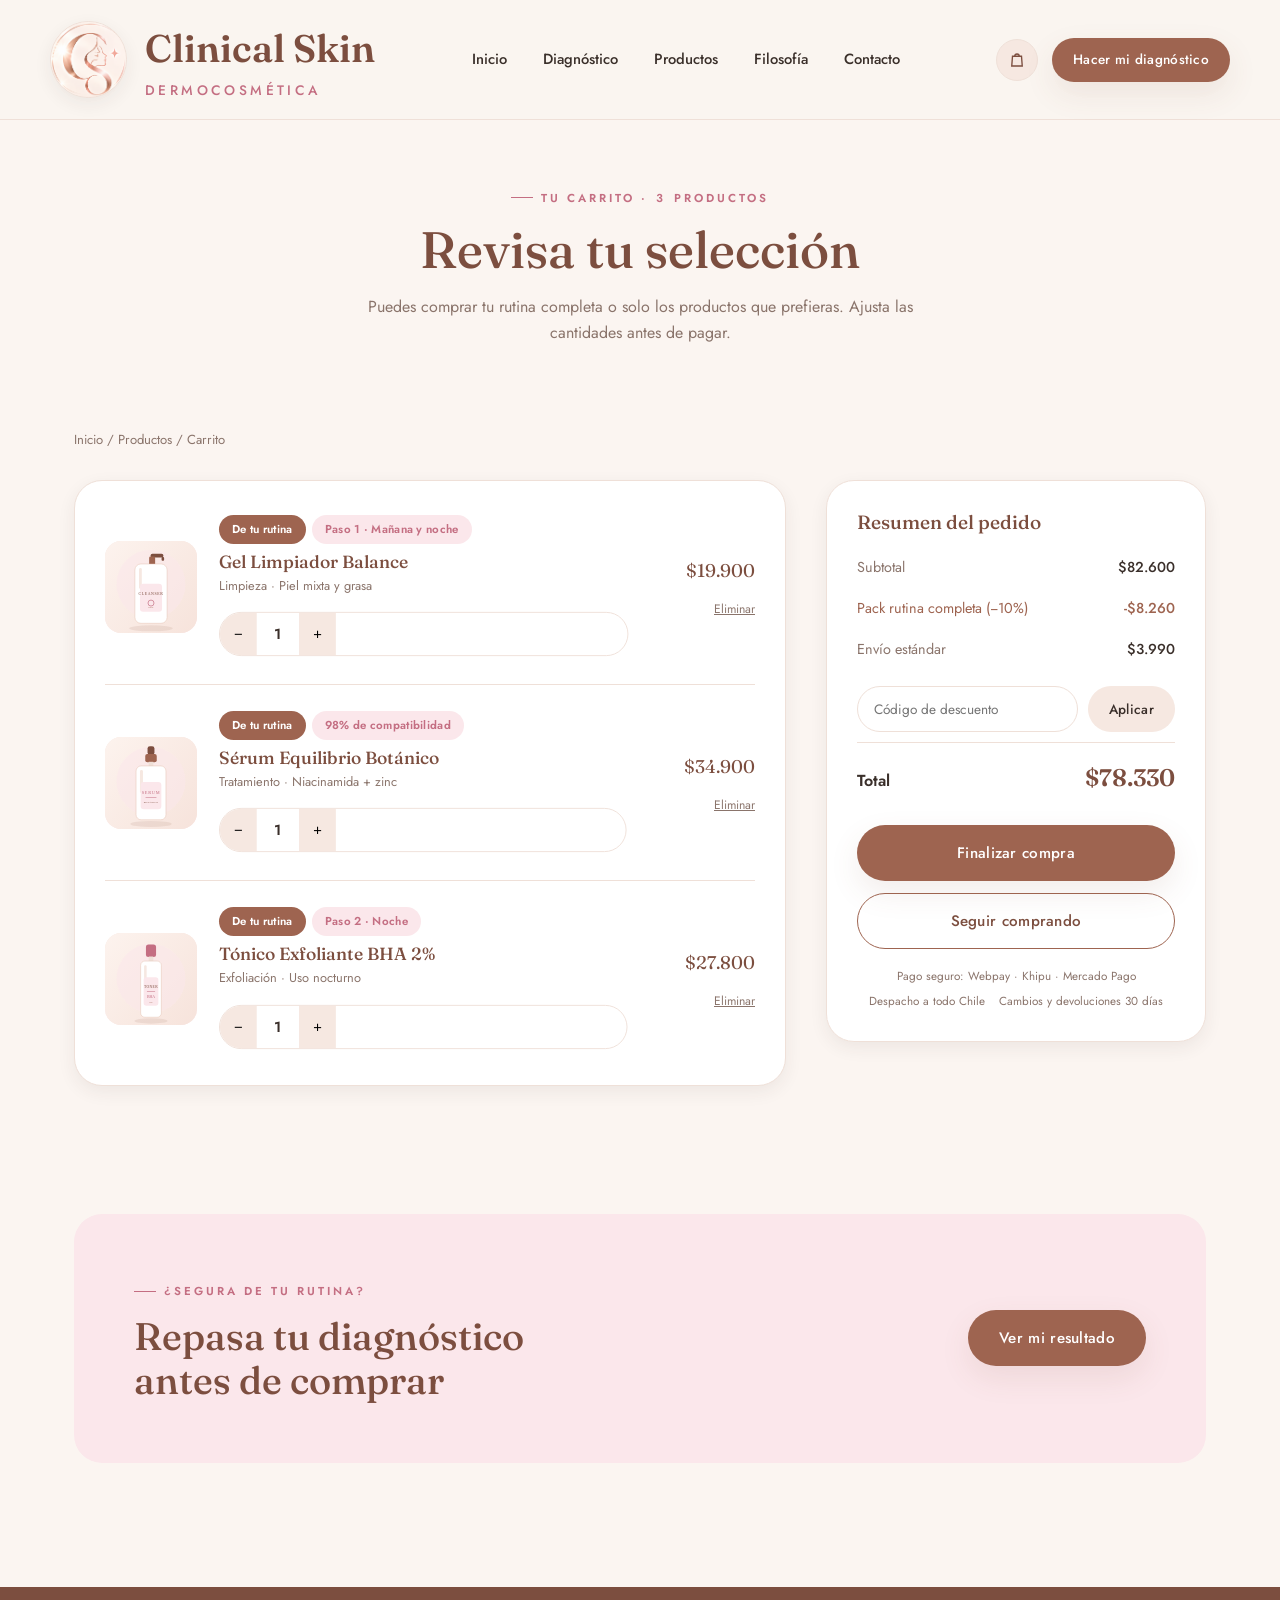
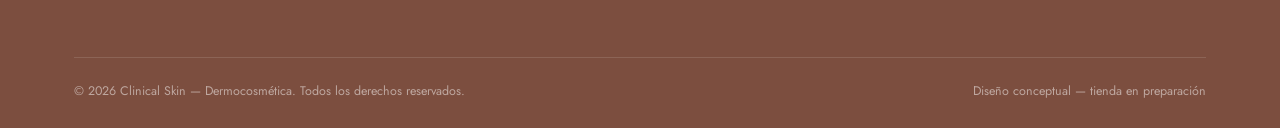
==== carrito.html @ 27b30c91 "logica de diagnostico dinamica, header y footer centralizados, logos nuevos (header+favicon), 3 prod" ====
<!DOCTYPE html>
<html lang="es">
<head>
<meta charset="UTF-8">
<meta name="viewport" content="width=device-width, initial-scale=1.0">
<title>Carrito — Clinical Skin</title>
<link rel="icon" href="img/logoNotext-clinicalSkin.png" type="image/png">
<link rel="stylesheet" href="css/style.css">
</head>
<body>

<header class="site-header" data-site-header></header>
<script src="js/header.js"></script>

<section class="page-header">
  <div class="container">
    <span class="eyebrow">Tu carrito · <span data-cart="count">3</span> productos</span>
    <h1>Revisa tu selección</h1>
    <p>Puedes comprar tu rutina completa o solo los productos que prefieras. Ajusta las cantidades antes de pagar.</p>
  </div>
</section>

<section class="section-tight">
  <div class="container">
    <div class="breadcrumb"><a href="index.html">Inicio</a> / <a href="productos.html">Productos</a> / Carrito</div>

    <div class="cart-layout">
      <div>
        <div class="cart-panel">

          <div class="cart-item" data-price="19900">
            <div class="cart-thumb">
              <svg viewBox="0 0 24 24" fill="none" stroke="currentColor" stroke-width="1.6"><path d="M9 3h6M10 3v4l-3.5 5A4 4 0 0 0 10 19h4a4 4 0 0 0 3.5-7L14 7V3"/></svg>
            </div>
            <div class="cart-item-info">
              <div class="product-tags">
                <span class="badge badge-primary">De tu rutina</span>
                <span class="badge badge-accent">Paso 1 · Mañana y noche</span>
              </div>
              <h4><a href="producto.html">Gel Limpiador Balance</a></h4>
              <span class="meta">Limpieza · Piel mixta y grasa</span>
              <div class="qty-selector">
                <button type="button">−</button><span>1</span><button type="button">+</button>
              </div>
            </div>
            <div class="cart-item-side">
              <span class="line-price">$19.900</span>
              <button type="button" class="remove-item">Eliminar</button>
            </div>
          </div>

          <div class="cart-item" data-price="34900">
            <div class="cart-thumb">
              <svg viewBox="0 0 24 24" fill="none" stroke="currentColor" stroke-width="1.6"><path d="M9 3h6M10 3v4l-3.5 5A4 4 0 0 0 10 19h4a4 4 0 0 0 3.5-7L14 7V3"/></svg>
            </div>
            <div class="cart-item-info">
              <div class="product-tags">
                <span class="badge badge-primary">De tu rutina</span>
                <span class="badge badge-accent">98% de compatibilidad</span>
              </div>
              <h4><a href="producto.html">Sérum Equilibrio Botánico</a></h4>
              <span class="meta">Tratamiento · Niacinamida + zinc</span>
              <div class="qty-selector">
                <button type="button">−</button><span>1</span><button type="button">+</button>
              </div>
            </div>
            <div class="cart-item-side">
              <span class="line-price">$34.900</span>
              <button type="button" class="remove-item">Eliminar</button>
            </div>
          </div>

          <div class="cart-item" data-price="27800">
            <div class="cart-thumb">
              <svg viewBox="0 0 24 24" fill="none" stroke="currentColor" stroke-width="1.6"><path d="M9 3h6M10 3v4l-3.5 5A4 4 0 0 0 10 19h4a4 4 0 0 0 3.5-7L14 7V3"/></svg>
            </div>
            <div class="cart-item-info">
              <div class="product-tags">
                <span class="badge badge-primary">De tu rutina</span>
                <span class="badge badge-accent">Paso 2 · Noche</span>
              </div>
              <h4><a href="producto.html">Tónico Exfoliante BHA 2%</a></h4>
              <span class="meta">Exfoliación · Uso nocturno</span>
              <div class="qty-selector">
                <button type="button">−</button><span>1</span><button type="button">+</button>
              </div>
            </div>
            <div class="cart-item-side">
              <span class="line-price">$27.800</span>
              <button type="button" class="remove-item">Eliminar</button>
            </div>
          </div>

        </div>

        <div class="cart-empty">
          <h3>Tu carrito está vacío</h3>
          <p>Haz el diagnóstico y arma tu rutina personalizada en menos de 3 minutos.</p>
          <div class="actions-row" style="justify-content:center; margin-top:22px;">
            <a href="diagnostico.html" class="btn btn-primary">Comenzar diagnóstico</a>
            <a href="productos.html" class="btn btn-outline">Ver productos</a>
          </div>
        </div>
      </div>

      <aside class="order-box">
        <h3>Resumen del pedido</h3>
        <div class="summary-row"><span>Subtotal</span><strong data-cart="subtotal">$82.600</strong></div>
        <div class="summary-row discount"><span>Pack rutina completa (−10%)</span><strong data-cart="discount">-$8.260</strong></div>
        <div class="summary-row"><span>Envío estándar</span><strong>$3.990</strong></div>

        <div class="coupon-row">
          <input type="text" placeholder="Código de descuento" aria-label="Código de descuento">
          <button type="button" class="btn btn-ghost btn-sm">Aplicar</button>
        </div>

        <div class="summary-row total"><span>Total</span><strong data-cart="total">$78.330</strong></div>

        <a href="checkout.html" class="btn btn-primary btn-block" style="margin-top:18px;">Finalizar compra</a>
        <a href="productos.html" class="btn btn-outline btn-block" style="margin-top:12px;">Seguir comprando</a>

        <div class="trust-row">
          <span>Pago seguro: Webpay · Khipu · Mercado Pago</span>
          <span>Despacho a todo Chile</span>
          <span>Cambios y devoluciones 30 días</span>
        </div>
      </aside>
    </div>
  </div>
</section>

<section class="section-tight">
  <div class="container">
    <div class="cta-banner">
      <div>
        <span class="eyebrow">¿Segura de tu rutina?</span>
        <h2>Repasa tu diagnóstico antes de comprar</h2>
      </div>
      <a href="resultado.html" class="btn btn-primary">Ver mi resultado</a>
    </div>
  </div>
</section>

<footer class="site-footer" data-site-footer="simple"></footer>
<script src="js/footer.js"></script>

<script src="js/main.js"></script>
</body>
</html>
---- css/style.css ----
/* =========================================================
   Clinical Skin — Dermocosmética
   Hoja de estilos principal · "La delicadeza de tu piel en un solo clic"
   ========================================================= */

@import url('https://fonts.googleapis.com/css2?family=Fraunces:ital,opsz,wght@0,9..144,400;0,9..144,500;0,9..144,600;1,9..144,500&family=Jost:wght@300;400;500;600&family=Parisienne&display=swap');

:root {
  /* Paleta — derivada del logo (rose gold / blush) */
  --color-bg: #FBF5F1;
  --color-bg-alt: #F6E8E1;
  --color-bg-card: #FFFFFF;
  --color-primary: #9E6450;
  --color-primary-dark: #7C4E3F;
  --color-primary-light: #E3BFAF;
  --color-accent: #C46E82;
  --color-accent-light: #F1C4CD;
  --color-accent-soft: #FBE7EB;
  --color-text: #3A2F2A;
  --color-text-light: #8A746B;
  --color-border: #EFE0D8;
  --color-white: #FFFFFF;

  /* Tipografía */
  --font-heading: 'Fraunces', serif;
  --font-body: 'Jost', sans-serif;

  /* Espaciado */
  --radius-sm: 8px;
  --radius-md: 16px;
  --radius-lg: 28px;
  --radius-pill: 999px;
  --shadow-soft: 0 12px 30px rgba(124, 78, 63, 0.10);
  --shadow-card: 0 6px 18px rgba(58, 47, 42, 0.07);
  --max-width: 1180px;
}

* { box-sizing: border-box; margin: 0; padding: 0; }

html { scroll-behavior: smooth; }

body {
  font-family: var(--font-body);
  color: var(--color-text);
  background: var(--color-bg);
  line-height: 1.6;
  font-size: 16px;
  overflow-x: hidden;
}

h1, h2, h3, h4 {
  font-family: var(--font-heading);
  font-weight: 500;
  color: var(--color-primary-dark);
  line-height: 1.15;
}

h1 { font-size: clamp(2.4rem, 4vw, 3.6rem); }
h2 { font-size: clamp(1.8rem, 3vw, 2.6rem); }
h3 { font-size: 1.35rem; }

p { color: var(--color-text-light); }

a { text-decoration: none; color: inherit; }

img { max-width: 100%; display: block; }

ul { list-style: none; }

.container {
  width: 100%;
  max-width: var(--max-width);
  margin: 0 auto;
  padding: 0 24px;
}

.section {
  padding: 96px 0;
}

.section-tight { padding: 64px 0; }

.eyebrow {
  display: inline-flex;
  align-items: center;
  gap: 8px;
  font-family: var(--font-body);
  letter-spacing: 3px;
  text-transform: uppercase;
  font-size: 0.72rem;
  color: var(--color-accent);
  font-weight: 600;
  margin-bottom: 14px;
}
.eyebrow::before {
  content: "";
  width: 22px;
  height: 1px;
  background: var(--color-accent);
  display: inline-block;
}

.section-head {
  max-width: 640px;
  margin-bottom: 48px;
}
.section-head.center { margin-left: auto; margin-right: auto; text-align: center; }
.section-head p { margin-top: 14px; font-size: 1.05rem; }

/* ---------- Botones ---------- */
.btn {
  display: inline-flex;
  align-items: center;
  gap: 10px;
  padding: 15px 30px;
  border-radius: var(--radius-pill);
  font-family: var(--font-body);
  font-weight: 500;
  font-size: 0.95rem;
  letter-spacing: 0.3px;
  cursor: pointer;
  border: 1px solid transparent;
  transition: all 0.25s ease;
  white-space: nowrap;
}
.btn-primary {
  background: var(--color-primary);
  color: var(--color-white);
  box-shadow: var(--shadow-soft);
}
.btn-primary:hover { background: var(--color-primary-dark); transform: translateY(-2px); }

.btn-outline {
  background: transparent;
  border-color: var(--color-primary);
  color: var(--color-primary-dark);
}
.btn-outline:hover { background: var(--color-primary); color: var(--color-white); }

.btn-accent {
  background: var(--color-accent);
  color: var(--color-white);
}
.btn-accent:hover { background: #b06f4e; transform: translateY(-2px); }

.btn-ghost {
  background: var(--color-bg-alt);
  color: var(--color-text);
}
.btn-ghost:hover { background: var(--color-border); }

.btn-block { width: 100%; justify-content: center; }
.btn-sm { padding: 10px 20px; font-size: 0.85rem; }

/* ---------- Header / Nav ---------- */
.site-header {
  position: sticky;
  top: 0;
  z-index: 100;
  background: rgba(250, 246, 240, 0.9);
  backdrop-filter: blur(10px);
  border-bottom: 1px solid var(--color-border);
}
.nav {
  display: flex;
  align-items: center;
  justify-content: space-between;
  padding: 18px 0;
}
.logo {
  display: flex;
  align-items: center;
  gap: 10px;
  font-family: var(--font-heading);
  font-size: 1.5rem;
  font-weight: 600;
  color: var(--color-primary-dark);
}
.logo .logo-mark {
  width: 38px;
  height: 38px;
  border-radius: 50%;
  background: linear-gradient(135deg, var(--color-primary-light), var(--color-primary));
  display: flex;
  align-items: center;
  justify-content: center;
  color: var(--color-white);
}
.logo .logo-mark svg { width: 20px; height: 20px; }
.logo small {
  display: block;
  font-family: var(--font-body);
  font-size: 0.6rem;
  letter-spacing: 2px;
  color: var(--color-accent);
  font-weight: 500;
  text-transform: uppercase;
}

.nav-links {
  display: flex;
  align-items: center;
  gap: 36px;
}
.nav-links a {
  font-size: 0.92rem;
  font-weight: 500;
  color: var(--color-text);
  position: relative;
  padding: 4px 0;
}
.nav-links a.active,
.nav-links a:hover { color: var(--color-primary-dark); }
.nav-links a.active::after {
  content: "";
  position: absolute;
  left: 0; right: 0; bottom: -4px;
  height: 2px;
  background: var(--color-accent);
  border-radius: 2px;
}

.nav-actions { display: flex; align-items: center; gap: 14px; }
.nav-toggle { display: none; background: none; border: none; cursor: pointer; }

/* ---------- Hero ---------- */
.hero {
  position: relative;
  padding: 80px 0 60px;
  overflow: hidden;
}
.hero-grid {
  display: grid;
  grid-template-columns: 1.1fr 0.9fr;
  gap: 48px;
  align-items: center;
}
.hero-text p.lead {
  font-size: 1.12rem;
  max-width: 480px;
  margin: 20px 0 34px;
}
.hero-actions { display: flex; gap: 16px; flex-wrap: wrap; }
.hero-stats {
  display: flex;
  gap: 32px;
  margin-top: 44px;
}
.hero-stats div strong {
  display: block;
  font-family: var(--font-heading);
  font-size: 1.5rem;
  color: var(--color-primary-dark);
}
.hero-stats div span {
  font-size: 0.8rem;
  color: var(--color-text-light);
}

.hero-visual {
  position: relative;
  aspect-ratio: 1/1;
  display: flex;
  align-items: center;
  justify-content: center;
}
.blob {
  position: absolute;
  inset: 0;
  border-radius: 62% 38% 55% 45% / 48% 45% 55% 52%;
  background: linear-gradient(160deg, var(--color-accent-soft), var(--color-primary-light) 120%);
  opacity: 0.9;
}
.hero-card {
  position: relative;
  background: var(--color-white);
  border-radius: var(--radius-lg);
  box-shadow: var(--shadow-soft);
  padding: 32px;
  width: 78%;
  z-index: 2;
}
.hero-card .badge-row { display: flex; gap: 8px; margin-bottom: 18px; }
.hero-card .fake-bottle {
  width: 100%;
  height: 160px;
  border-radius: var(--radius-md);
  background: linear-gradient(135deg, var(--color-primary), var(--color-primary-light));
  margin-bottom: 18px;
  display: flex;
  align-items: center;
  justify-content: center;
}
.hero-card .fake-bottle svg { width: 46px; height: 46px; color: var(--color-white); opacity: 0.9; }
.floating-tag {
  position: absolute;
  background: var(--color-white);
  border-radius: var(--radius-pill);
  padding: 10px 18px;
  box-shadow: var(--shadow-card);
  font-size: 0.82rem;
  font-weight: 500;
  display: flex;
  align-items: center;
  gap: 8px;
  z-index: 3;
}
.floating-tag .dot { width: 8px; height: 8px; border-radius: 50%; background: var(--color-accent); }
.tag-top { top: 6%; right: -4%; }
.tag-bottom { bottom: 8%; left: -8%; }

/* ---------- Badges / pills ---------- */
.badge {
  display: inline-flex;
  align-items: center;
  gap: 6px;
  padding: 5px 13px;
  border-radius: var(--radius-pill);
  font-size: 0.72rem;
  font-weight: 600;
  letter-spacing: 0.3px;
  background: var(--color-bg-alt);
  color: var(--color-primary-dark);
}
.badge-accent { background: var(--color-accent-soft); color: var(--color-accent); }
.badge-primary { background: var(--color-primary); color: var(--color-white); }

/* ---------- Cómo funciona / pasos ---------- */
.steps {
  display: grid;
  grid-template-columns: repeat(3, 1fr);
  gap: 28px;
}
.step-card {
  background: var(--color-bg-card);
  border: 1px solid var(--color-border);
  border-radius: var(--radius-md);
  padding: 34px 28px;
  position: relative;
  transition: transform 0.25s ease, box-shadow 0.25s ease;
}
.step-card:hover { transform: translateY(-6px); box-shadow: var(--shadow-card); }
.step-number {
  font-family: var(--font-heading);
  font-size: 2.2rem;
  color: var(--color-accent-light);
  margin-bottom: 14px;
}
.step-icon {
  width: 46px; height: 46px;
  border-radius: 50%;
  background: var(--color-bg-alt);
  color: var(--color-primary);
  display: flex; align-items: center; justify-content: center;
  margin-bottom: 18px;
}
.step-icon svg { width: 22px; height: 22px; }

/* ---------- Filosofía / cita ---------- */
.philosophy {
  background: var(--color-primary-dark);
  color: var(--color-white);
  border-radius: var(--radius-lg);
  padding: 70px 60px;
  position: relative;
  overflow: hidden;
}
.philosophy::before {
  content: "”";
  position: absolute;
  top: -40px; left: 20px;
  font-family: var(--font-heading);
  font-size: 220px;
  color: rgba(255,255,255,0.06);
  line-height: 1;
}
.philosophy blockquote {
  font-family: var(--font-heading);
  font-size: clamp(1.5rem, 2.6vw, 2.2rem);
  font-weight: 400;
  max-width: 780px;
  position: relative;
  z-index: 1;
}
.philosophy cite {
  display: block;
  margin-top: 26px;
  font-style: normal;
  font-size: 0.85rem;
  letter-spacing: 1px;
  text-transform: uppercase;
  color: var(--color-accent-light);
}

/* ---------- Grid de preocupaciones de piel ---------- */
.concerns-grid {
  display: grid;
  grid-template-columns: repeat(5, 1fr);
  gap: 20px;
}
.concern-card {
  background: var(--color-bg-card);
  border-radius: var(--radius-md);
  border: 1px solid var(--color-border);
  padding: 26px 18px;
  text-align: center;
  transition: transform .25s ease, border-color .25s ease;
}
.concern-card:hover { transform: translateY(-4px); border-color: var(--color-primary); }
.concern-icon {
  width: 52px; height: 52px;
  margin: 0 auto 14px;
  border-radius: 50%;
  background: var(--color-bg-alt);
  display: flex; align-items: center; justify-content: center;
  color: var(--color-accent);
}
.concern-icon svg { width: 24px; height: 24px; }
.concern-card h4 { font-family: var(--font-body); font-size: 0.95rem; font-weight: 600; color: var(--color-text); margin-bottom: 4px; }
.concern-card span { font-size: 0.78rem; color: var(--color-text-light); }

/* ---------- Productos ---------- */
.products-grid {
  display: grid;
  grid-template-columns: repeat(4, 1fr);
  gap: 26px;
}
.product-card {
  background: var(--color-bg-card);
  border-radius: var(--radius-md);
  overflow: hidden;
  border: 1px solid var(--color-border);
  transition: box-shadow .25s ease, transform .25s ease;
}
.product-card:hover { box-shadow: var(--shadow-card); transform: translateY(-5px); }
.product-media {
  aspect-ratio: 4/5;
  background: linear-gradient(150deg, var(--color-bg-alt), var(--color-accent-soft));
  display: flex; align-items: center; justify-content: center;
  position: relative;
}
.product-media svg { width: 44px; height: 44px; color: var(--color-primary); opacity: 0.55; }
.product-media .badge { position: absolute; top: 14px; left: 14px; }
.product-body { padding: 20px; }
.product-tags { display: flex; gap: 6px; flex-wrap: wrap; margin-bottom: 10px; }
.product-body h4 { font-family: var(--font-heading); font-size: 1.08rem; font-weight: 500; margin-bottom: 6px; }
.product-body p.desc { font-size: 0.86rem; margin-bottom: 14px; }
.product-footer { display: flex; align-items: center; justify-content: space-between; }
.price { font-family: var(--font-heading); color: var(--color-primary-dark); font-size: 1.1rem; }
.price small { color: var(--color-text-light); font-family: var(--font-body); font-size: 0.72rem; text-decoration: line-through; margin-right: 6px; }

/* ---------- Testimonios ---------- */
.testimonials {
  display: grid;
  grid-template-columns: repeat(3, 1fr);
  gap: 26px;
}
.testimonial-card {
  background: var(--color-bg-card);
  border-radius: var(--radius-md);
  padding: 30px;
  border: 1px solid var(--color-border);
}
.stars { color: var(--color-accent); margin-bottom: 14px; letter-spacing: 3px; }
.testimonial-user { display: flex; align-items: center; gap: 12px; margin-top: 20px; }
.avatar {
  width: 42px; height: 42px; border-radius: 50%;
  background: linear-gradient(135deg, var(--color-primary-light), var(--color-accent-light));
}
.testimonial-user strong { display: block; font-size: 0.9rem; color: var(--color-text); }
.testimonial-user span { font-size: 0.76rem; color: var(--color-text-light); }

/* ---------- CTA banda ---------- */
.cta-banner {
  background: var(--color-accent-soft);
  border-radius: var(--radius-lg);
  padding: 60px;
  display: flex;
  align-items: center;
  justify-content: space-between;
  gap: 30px;
  flex-wrap: wrap;
}
.cta-banner h2 { max-width: 480px; }

/* ---------- Footer ---------- */
.site-footer {
  background: var(--color-primary-dark);
  color: rgba(255,255,255,0.82);
  padding: 70px 0 26px;
  margin-top: 60px;
}
.footer-grid {
  display: grid;
  grid-template-columns: 1.4fr 1fr 1fr 1.2fr;
  gap: 40px;
  padding-bottom: 50px;
  border-bottom: 1px solid rgba(255,255,255,0.12);
}
.footer-grid h4 {
  color: var(--color-white);
  font-family: var(--font-body);
  font-weight: 600;
  font-size: 0.85rem;
  letter-spacing: 1px;
  text-transform: uppercase;
  margin-bottom: 18px;
}
.footer-grid ul li { margin-bottom: 10px; font-size: 0.9rem; }
.footer-grid ul li a:hover { color: var(--color-accent-light); }
.footer-brand p { color: rgba(255,255,255,0.65); margin: 16px 0 20px; max-width: 300px; }
.social-row { display: flex; gap: 10px; }
.social-row a {
  width: 36px; height: 36px;
  border-radius: 50%;
  background: rgba(255,255,255,0.08);
  display: flex; align-items: center; justify-content: center;
}
.social-row a svg { width: 16px; height: 16px; }
.newsletter-form { display: flex; margin-top: 8px; border-radius: var(--radius-pill); overflow: hidden; background: rgba(255,255,255,0.08); }
.newsletter-form input {
  flex: 1;
  background: transparent;
  border: none;
  padding: 13px 18px;
  color: var(--color-white);
  font-family: var(--font-body);
  font-size: 0.85rem;
}
.newsletter-form input::placeholder { color: rgba(255,255,255,0.5); }
.newsletter-form button {
  border: none;
  background: var(--color-accent);
  color: var(--color-white);
  padding: 0 20px;
  cursor: pointer;
}
.footer-bottom {
  display: flex;
  justify-content: space-between;
  padding-top: 24px;
  font-size: 0.78rem;
  color: rgba(255,255,255,0.5);
  flex-wrap: wrap;
  gap: 10px;
}

/* ---------- Quiz / diagnóstico ---------- */
.quiz-wrap {
  max-width: 760px;
  margin: 0 auto;
  background: var(--color-bg-card);
  border-radius: var(--radius-lg);
  box-shadow: var(--shadow-soft);
  padding: 52px;
}
.quiz-stepper {
  display: flex;
  align-items: center;
  justify-content: space-between;
  margin-bottom: 42px;
}
.quiz-stepper .step {
  flex: 1;
  text-align: center;
  position: relative;
  font-size: 0.72rem;
  color: var(--color-text-light);
}
.quiz-stepper .step::before {
  content: attr(data-index);
  display: flex;
  align-items: center;
  justify-content: center;
  width: 34px; height: 34px;
  border-radius: 50%;
  background: var(--color-bg-alt);
  border: 2px solid var(--color-border);
  color: var(--color-text-light);
  font-family: var(--font-heading);
  margin: 0 auto 8px;
  font-size: 0.95rem;
  position: relative;
  z-index: 2;
}
.quiz-stepper .step.done::before { background: var(--color-primary); border-color: var(--color-primary); color: var(--color-white); content: "✓"; }
.quiz-stepper .step.active::before { border-color: var(--color-accent); color: var(--color-accent); }
.quiz-stepper .step:not(:last-child)::after {
  content: "";
  position: absolute;
  top: 17px; left: 50%;
  width: 100%; height: 2px;
  background: var(--color-border);
  z-index: 1;
}
.quiz-stepper .step.done:not(:last-child)::after { background: var(--color-primary); }

.quiz-step { display: none; }
.quiz-step.active { display: block; }

.quiz-question .eyebrow { margin-bottom: 8px; }
.quiz-question h2 { margin-bottom: 10px; }
.quiz-question > p { margin-bottom: 34px; }

.quiz-options {
  display: grid;
  grid-template-columns: repeat(2, 1fr);
  gap: 16px;
  margin-bottom: 40px;
}
.quiz-option {
  border: 1.5px solid var(--color-border);
  border-radius: var(--radius-md);
  padding: 22px;
  cursor: pointer;
  display: flex;
  gap: 14px;
  align-items: flex-start;
  transition: border-color .2s ease, background .2s ease, transform .2s ease;
  background: var(--color-white);
  text-align: left;
  font: inherit;
  color: inherit;
}
.quiz-option:hover { border-color: var(--color-primary-light); transform: translateY(-1px); }
.quiz-option.selected { border-color: var(--color-accent); background: var(--color-accent-soft); }
.quiz-option .qo-icon {
  width: 40px; height: 40px; border-radius: 50%;
  background: var(--color-bg-alt);
  display: flex; align-items: center; justify-content: center;
  color: var(--color-primary);
  flex-shrink: 0;
}
.quiz-option .qo-icon svg { width: 19px; height: 19px; }
.quiz-option h4 { font-size: 0.98rem; margin-bottom: 4px; color: var(--color-text); }
.quiz-option p { font-size: 0.8rem; margin: 0; color: var(--color-text-light); }

.quiz-actions {
  display: flex;
  justify-content: space-between;
  align-items: center;
  gap: 14px;
}
.quiz-actions.justify-end { justify-content: flex-end; }
.quiz-progress-label { font-size: 0.8rem; color: var(--color-text-light); }

.quiz-final {
  display: none;
}
.quiz-final.is-visible { display: block; }

.quiz-summary {
  background: linear-gradient(135deg, var(--color-bg-alt), rgba(255,255,255,0.7));
  border: 1px solid var(--color-border);
  border-radius: var(--radius-lg);
  padding: 34px;
}
.quiz-summary h2 { margin: 12px 0 12px; }
.quiz-summary p { margin-bottom: 26px; }

.summary-grid {
  display: grid;
  grid-template-columns: repeat(2, 1fr);
  gap: 16px;
  margin-bottom: 20px;
}
.summary-card {
  background: var(--color-white);
  border-radius: var(--radius-md);
  border: 1px solid var(--color-border);
  padding: 18px;
}
.summary-card span {
  display: block;
  font-size: 0.72rem;
  letter-spacing: 0.09em;
  text-transform: uppercase;
  color: var(--color-text-light);
  margin-bottom: 8px;
}
.summary-card strong {
  font-family: var(--font-heading);
  color: var(--color-primary-dark);
  font-size: 1.1rem;
}

/* ---------- Resultado ---------- */
.result-hero {
  background: linear-gradient(135deg, var(--color-primary-dark), var(--color-primary));
  color: var(--color-white);
  border-radius: var(--radius-lg);
  padding: 54px;
  display: grid;
  grid-template-columns: 1fr 1fr;
  gap: 40px;
  align-items: center;
}
.result-hero .badge { background: rgba(255,255,255,0.15); color: var(--color-white); }
.result-hero h1 { color: var(--color-white); margin: 14px 0 16px; }
.result-hero p { color: rgba(255,255,255,0.8); }
.skin-profile-tags { display: flex; gap: 10px; flex-wrap: wrap; margin-top: 22px; }

.profile-card {
  background: rgba(255,255,255,0.08);
  border-radius: var(--radius-md);
  padding: 26px;
  backdrop-filter: blur(4px);
}
.profile-row { display: flex; justify-content: space-between; padding: 12px 0; border-bottom: 1px solid rgba(255,255,255,0.15); font-size: 0.9rem; }
.profile-row:last-child { border-bottom: none; }
.profile-row span:first-child { color: rgba(255,255,255,0.65); }
.profile-row span:last-child { font-weight: 600; }

.routine-block { margin-bottom: 56px; }
.routine-head { display: flex; align-items: center; gap: 14px; margin-bottom: 26px; }
.routine-head .r-icon {
  width: 46px; height: 46px; border-radius: 50%;
  display: flex; align-items: center; justify-content: center;
  background: var(--color-bg-alt); color: var(--color-accent);
}
.routine-head .r-icon svg { width: 22px; height: 22px; }

.tip-box {
  background: var(--color-bg-alt);
  border-left: 4px solid var(--color-accent);
  border-radius: var(--radius-sm);
  padding: 22px 26px;
  display: flex;
  gap: 16px;
  align-items: flex-start;
}
.tip-box svg { width: 22px; height: 22px; color: var(--color-accent); flex-shrink: 0; margin-top: 3px; }

.diagnostic-summary {
  display: grid;
  grid-template-columns: 1.3fr 1fr;
  gap: 28px;
  background: var(--color-bg-card);
  border: 1px solid var(--color-border);
  border-radius: var(--radius-lg);
  padding: 30px 28px;
  margin-bottom: 32px;
  box-shadow: var(--shadow-card);
}
.summary-copy h3 { margin-bottom: 12px; }
.summary-copy p { margin: 0; }
.metrics-grid {
  display: grid;
  grid-template-columns: repeat(3, 1fr);
  gap: 14px;
}
.metric {
  background: linear-gradient(135deg, var(--color-bg-alt), rgba(255,255,255,0.8));
  border: 1px solid var(--color-border);
  border-radius: var(--radius-md);
  padding: 16px 14px;
}
.metric span {
  display: block;
  font-size: 0.7rem;
  text-transform: uppercase;
  letter-spacing: 0.1em;
  color: var(--color-text-light);
  margin-bottom: 10px;
}
.metric strong {
  display: block;
  font-family: var(--font-heading);
  font-size: 1.2rem;
  color: var(--color-primary-dark);
  margin-bottom: 4px;
}
.metric small {
  color: var(--color-text-light);
  font-size: 0.75rem;
}

.expert-panel {
  background: rgba(110, 123, 88, 0.04);
  border: 1px solid var(--color-border);
  border-radius: var(--radius-lg);
  padding: 26px 28px;
  margin-bottom: 54px;
}
.expert-head {
  display: flex;
  align-items: center;
  gap: 14px;
  margin-bottom: 18px;
}
.expert-list {
  list-style: disc;
  padding-left: 20px;
  display: grid;
  gap: 12px;
  color: var(--color-text-light);
}
.expert-list li { line-height: 1.7; }

/* ---------- Catálogo / filtros ---------- */
.catalog-layout {
  display: grid;
  grid-template-columns: 260px 1fr;
  gap: 40px;
  align-items: start;
}
.filters-panel {
  background: var(--color-bg-card);
  border: 1px solid var(--color-border);
  border-radius: var(--radius-md);
  padding: 26px;
  position: sticky;
  top: 100px;
}
.filter-group { margin-bottom: 28px; }
.filter-group:last-child { margin-bottom: 0; }
.filter-group h4 { font-size: 0.82rem; text-transform: uppercase; letter-spacing: 1px; color: var(--color-text); margin-bottom: 14px; }
.filter-option {
  display: flex; align-items: center; gap: 10px;
  font-size: 0.88rem; color: var(--color-text-light);
  margin-bottom: 10px; cursor: pointer;
}
.filter-option input { accent-color: var(--color-primary); }
.range-track {
  height: 4px; background: var(--color-border); border-radius: 4px; position: relative; margin: 20px 0 10px;
}
.range-track::before {
  content: ""; position: absolute; left: 10%; right: 30%; top: 0; bottom: 0;
  background: var(--color-primary); border-radius: 4px;
}
.range-labels { display: flex; justify-content: space-between; font-size: 0.76rem; color: var(--color-text-light); }

.catalog-toolbar {
  display: flex; justify-content: space-between; align-items: center; margin-bottom: 30px;
}
.results-count { font-size: 0.88rem; color: var(--color-text-light); }
.sort-select {
  border: 1px solid var(--color-border);
  border-radius: var(--radius-pill);
  padding: 9px 18px;
  font-family: var(--font-body);
  font-size: 0.85rem;
  background: var(--color-white);
  color: var(--color-text);
}

/* ---------- Producto detalle ---------- */
.product-detail {
  display: grid;
  grid-template-columns: 1fr 1fr;
  gap: 60px;
  align-items: flex-start;
}
.product-gallery-main {
  aspect-ratio: 1/1;
  border-radius: var(--radius-lg);
  background: linear-gradient(150deg, var(--color-bg-alt), var(--color-accent-soft));
  display: flex; align-items: center; justify-content: center;
  margin-bottom: 16px;
}
.product-gallery-main svg { width: 70px; height: 70px; color: var(--color-primary); opacity: 0.5; }
.product-gallery-thumbs { display: flex; gap: 12px; }
.product-gallery-thumbs div {
  width: 70px; height: 70px; border-radius: var(--radius-sm);
  background: var(--color-bg-alt); border: 1.5px solid var(--color-border);
  display: flex; align-items: center; justify-content: center;
}
.product-gallery-thumbs div.active { border-color: var(--color-accent); }
.product-gallery-thumbs svg { width: 22px; height: 22px; color: var(--color-primary); opacity: 0.5; }

.product-info .price { font-size: 1.7rem; margin: 14px 0 20px; }
.match-box {
  background: var(--color-bg-alt);
  border-radius: var(--radius-md);
  padding: 20px 24px;
  display: flex;
  align-items: center;
  gap: 16px;
  margin: 24px 0;
}
.match-ring {
  width: 58px; height: 58px; border-radius: 50%;
  background: conic-gradient(var(--color-primary) 0 92%, var(--color-border) 92% 100%);
  display: flex; align-items: center; justify-content: center;
  flex-shrink: 0;
}
.match-ring span {
  width: 46px; height: 46px; border-radius: 50%; background: var(--color-bg-alt);
  display: flex; align-items: center; justify-content: center;
  font-size: 0.78rem; font-weight: 700; color: var(--color-primary-dark);
}
.qty-row { display: flex; gap: 14px; margin: 28px 0; }
.qty-selector {
  display: flex; align-items: center; border: 1px solid var(--color-border); border-radius: var(--radius-pill); overflow: hidden;
}
.qty-selector button { border: none; background: var(--color-bg-alt); width: 40px; height: 46px; cursor: pointer; font-size: 1rem; }
.qty-selector span { width: 46px; text-align: center; font-weight: 600; }

.accordion { border-top: 1px solid var(--color-border); margin-top: 30px; }
.accordion-item { border-bottom: 1px solid var(--color-border); padding: 18px 0; }
.accordion-item summary { cursor: pointer; font-weight: 600; color: var(--color-text); display: flex; justify-content: space-between; }
.accordion-item p { margin-top: 12px; font-size: 0.9rem; }

/* ---------- Filosofía page ---------- */
.values-grid {
  display: grid;
  grid-template-columns: repeat(4, 1fr);
  gap: 24px;
}
.value-card { text-align: center; padding: 20px; }
.value-card .step-icon { margin: 0 auto 16px; }

.split-media {
  display: grid;
  grid-template-columns: 1fr 1fr;
  gap: 60px;
  align-items: center;
}
.split-media .media-block {
  aspect-ratio: 4/3;
  border-radius: var(--radius-lg);
  background: linear-gradient(150deg, var(--color-primary-light), var(--color-accent-soft));
}

/* ---------- Breadcrumb ---------- */
.breadcrumb { font-size: 0.82rem; color: var(--color-text-light); margin-bottom: 30px; }
.breadcrumb a:hover { color: var(--color-primary-dark); }

/* ---------- Página header genérico ---------- */
.page-header {
  padding: 60px 0 20px;
  text-align: center;
}
.page-header .eyebrow { justify-content: center; }
.page-header p { max-width: 560px; margin: 14px auto 0; }

/* ---------- Responsive ---------- */
@media (max-width: 1024px) {
  .hero-grid, .product-detail, .split-media { grid-template-columns: 1fr; }
  .steps, .concerns-grid, .products-grid, .testimonials, .values-grid { grid-template-columns: repeat(2, 1fr); }
  .footer-grid { grid-template-columns: repeat(2, 1fr); }
  .catalog-layout { grid-template-columns: 1fr; }
  .filters-panel { position: static; }
}
@media (max-width: 720px) {
  .nav-links { position: fixed; top: 113px; left: 0; right: 0; background: var(--color-bg); flex-direction: column; padding: 24px; border-bottom: 1px solid var(--color-border); display: none; gap: 20px; }
  .nav-links.open { display: flex; }
  .nav-toggle { display: block; }
  .quiz-options { grid-template-columns: 1fr; }
  .concerns-grid, .products-grid, .values-grid { grid-template-columns: 1fr 1fr; }
  .cta-banner { flex-direction: column; text-align: center; }
  .result-hero { padding: 32px; }
  .quiz-wrap { padding: 30px; }
  .philosophy { padding: 40px 26px; }
}

/* =========================================================
   Clinical Skin — Marca, carrito, checkout y confirmación
   ========================================================= */

/* ---------- Marca / logo ---------- */
.script { font-family: 'Parisienne', cursive; font-weight: 400; }
.logo { font-size: 2.4rem; gap: 18px; }
.logo small { font-size: 0.86rem; letter-spacing: 3.4px; }
.logo .logo-mark { position: relative; overflow: hidden; background: #FBEDE6; border: 1px solid var(--color-border); flex-shrink: 0; width: 77px; height: 77px; border-radius: 50%; box-shadow: var(--shadow-card); }
.logo .logo-mark img { width: 100%; height: 100%; object-fit: cover; }
.hero-slogan { display: block; font-size: clamp(1.5rem, 2.6vw, 2.1rem); color: var(--color-accent); line-height: 1.25; margin-top: 16px; }
.footer-logo-card { width: min(300px, 100%); background: var(--color-white); border-radius: 22px; padding: 10px; box-shadow: var(--shadow-soft); }
.footer-logo-card img { border-radius: 14px; }
.footer-brand p.footer-slogan { color: var(--color-accent-light); font-size: 1.75rem; line-height: 1.3; margin: 18px 0 6px; max-width: none; }
.media-block.logo-showcase {
  aspect-ratio: 1 / 1; max-width: 520px; margin: 0 auto; padding: 0;
  background: var(--color-white); border: 1px solid var(--color-border);
  border-radius: var(--radius-lg); overflow: hidden; box-shadow: var(--shadow-soft);
}
.media-block.logo-showcase img { width: 100%; height: 100%; object-fit: cover; }

/* ---------- Botón de carrito en el nav ---------- */
.nav-cart {
  width: 42px; height: 42px; border-radius: 50%;
  background: var(--color-bg-alt); border: 1px solid var(--color-border);
  display: flex; align-items: center; justify-content: center;
  color: var(--color-primary-dark); transition: all 0.25s ease; flex-shrink: 0;
}
.nav-cart:hover { background: var(--color-primary); color: var(--color-white); border-color: var(--color-primary); transform: translateY(-2px); }
.nav-cart svg { width: 18px; height: 18px; }

/* ---------- Pasos de checkout ---------- */
.checkout-steps { display: flex; flex-wrap: wrap; justify-content: center; gap: 8px; margin-bottom: 44px; }
.checkout-steps .cs {
  display: inline-flex; align-items: center; gap: 8px;
  border: 1px solid var(--color-border); background: var(--color-bg-card);
  border-radius: var(--radius-pill); padding: 8px 16px;
  font-size: 0.78rem; color: var(--color-text-light);
}
.checkout-steps .cs .cs-num {
  width: 20px; height: 20px; border-radius: 50%;
  background: var(--color-bg-alt); display: inline-flex; align-items: center; justify-content: center;
  font-size: 0.7rem; font-weight: 600;
}
.checkout-steps .cs.active { border-color: var(--color-accent); background: var(--color-accent-soft); color: var(--color-primary-dark); font-weight: 600; }
.checkout-steps .cs.active .cs-num { background: var(--color-accent); color: var(--color-white); }
.checkout-steps .cs.done .cs-num { background: var(--color-primary); color: var(--color-white); }

/* ---------- Carrito ---------- */
.cart-layout { display: grid; grid-template-columns: 1fr 380px; gap: 40px; align-items: start; }
.cart-panel { background: var(--color-bg-card); border: 1px solid var(--color-border); border-radius: var(--radius-lg); padding: 8px 30px; box-shadow: var(--shadow-card); }
.cart-item { display: grid; grid-template-columns: 92px 1fr auto; gap: 22px; align-items: center; padding: 26px 0; border-bottom: 1px solid var(--color-border); }
.cart-item:last-child { border-bottom: none; }
.cart-thumb {
  width: 92px; height: 92px; border-radius: var(--radius-md);
  background: linear-gradient(150deg, var(--color-bg-alt), var(--color-accent-soft));
  display: flex; align-items: center; justify-content: center; color: var(--color-primary);
}
.cart-thumb svg { width: 32px; height: 32px; opacity: 0.55; }
.cart-item-info .product-tags { margin-bottom: 8px; }
.cart-item-info h4 { font-family: var(--font-heading); font-size: 1.1rem; font-weight: 500; margin-bottom: 4px; }
.cart-item-info h4 a:hover { color: var(--color-accent); }
.cart-item-info .meta { display: block; font-size: 0.8rem; color: var(--color-text-light); }
.cart-item-info .qty-selector { margin-top: 14px; transform: scale(0.92); transform-origin: left center; }
.cart-item-side { display: flex; flex-direction: column; align-items: flex-end; gap: 14px; }
.line-price { font-family: var(--font-heading); font-size: 1.15rem; color: var(--color-primary-dark); }
.remove-item { background: none; border: none; font-family: var(--font-body); font-size: 0.76rem; color: var(--color-text-light); text-decoration: underline; cursor: pointer; padding: 0; }
.remove-item:hover { color: var(--color-accent); }
.cart-empty { display: none; background: var(--color-bg-card); border: 1px solid var(--color-border); border-radius: var(--radius-lg); text-align: center; padding: 70px 30px; box-shadow: var(--shadow-card); }
.cart-empty.is-visible { display: block; }
.cart-empty h3 { margin-bottom: 10px; }

/* ---------- Caja de resumen / pedido ---------- */
.order-box { background: var(--color-bg-card); border: 1px solid var(--color-border); border-radius: var(--radius-lg); padding: 30px; box-shadow: var(--shadow-card); position: sticky; top: 100px; }
.order-box h3 { font-size: 1.2rem; margin-bottom: 14px; }
.summary-row { display: flex; justify-content: space-between; gap: 12px; font-size: 0.9rem; color: var(--color-text-light); padding: 9px 0; }
.summary-row strong { color: var(--color-text); font-weight: 500; }
.summary-row.discount, .summary-row.discount strong { color: var(--color-primary); }
.summary-row.total { border-top: 1.5px solid var(--color-border); margin-top: 10px; padding-top: 16px; color: var(--color-text); font-weight: 600; font-size: 1rem; align-items: baseline; }
.summary-row.total strong { font-family: var(--font-heading); font-size: 1.5rem; color: var(--color-primary-dark); font-weight: 600; }
.coupon-row { display: flex; gap: 10px; margin: 16px 0 6px; }
.coupon-row input { flex: 1; min-width: 0; padding: 12px 16px; border: 1px solid var(--color-border); border-radius: var(--radius-pill); font-family: var(--font-body); font-size: 0.85rem; background: var(--color-white); }
.coupon-row input:focus { outline: none; border-color: var(--color-primary-light); }
.trust-row { display: flex; flex-wrap: wrap; justify-content: center; gap: 6px 14px; margin-top: 18px; font-size: 0.73rem; color: var(--color-text-light); text-align: center; }
.mini-note { font-size: 0.76rem; color: var(--color-text-light); text-align: center; margin-top: 12px; }

/* ---------- Tarjetas de opción (envío / pago) ---------- */
.radio-card {
  display: flex; align-items: flex-start; gap: 14px;
  border: 1.5px solid var(--color-border); border-radius: var(--radius-md);
  padding: 18px 20px; cursor: pointer; background: var(--color-white);
  transition: border-color 0.2s ease, background 0.2s ease;
}
.radio-card + .radio-card { margin-top: 12px; }
.radio-card input { accent-color: var(--color-primary); margin-top: 4px; }
.radio-card:hover { border-color: var(--color-primary-light); }
.radio-card.selected { border-color: var(--color-accent); background: var(--color-accent-soft); }
.rc-copy strong { display: block; font-size: 0.95rem; color: var(--color-text); font-weight: 600; }
.rc-copy span { font-size: 0.8rem; color: var(--color-text-light); }
.rc-price { margin-left: auto; font-weight: 600; font-size: 0.9rem; color: var(--color-primary-dark); white-space: nowrap; }
.pay-logo {
  font-size: 0.68rem; font-weight: 700; letter-spacing: 1px;
  color: var(--color-primary-dark); background: var(--color-bg-alt);
  border-radius: 6px; padding: 5px 9px; white-space: nowrap; margin-top: 2px;
}

/* ---------- Checkout ---------- */
.checkout-layout { display: grid; grid-template-columns: 1fr 400px; gap: 40px; align-items: start; }
.form-card { background: var(--color-bg-card); border: 1px solid var(--color-border); border-radius: var(--radius-lg); padding: 34px; margin-bottom: 26px; box-shadow: var(--shadow-card); }
.form-card h3 { margin-bottom: 6px; }
.form-card .fc-sub { font-size: 0.86rem; margin-bottom: 26px; }
.field-grid { display: grid; grid-template-columns: 1fr 1fr; gap: 18px; }
.field.full { grid-column: 1 / -1; }
.field label { display: block; font-size: 0.8rem; font-weight: 500; color: var(--color-text-light); margin-bottom: 7px; }
.field input, .field select, .field textarea {
  width: 100%; padding: 13px 15px; border: 1px solid var(--color-border);
  border-radius: var(--radius-sm); background: var(--color-white);
  font-family: var(--font-body); font-size: 0.92rem; color: var(--color-text);
}
.field input:focus, .field select:focus, .field textarea:focus { outline: none; border-color: var(--color-primary-light); box-shadow: 0 0 0 3px rgba(158, 100, 80, 0.12); }
.card-fields { display: none; margin-top: 22px; padding-top: 22px; border-top: 1px dashed var(--color-border); }
.card-fields.visible { display: block; }
.secure-note { display: flex; gap: 10px; align-items: flex-start; font-size: 0.78rem; color: var(--color-text-light); margin-top: 18px; }
.secure-note svg { width: 16px; height: 16px; flex-shrink: 0; color: var(--color-primary); margin-top: 2px; }
.ship-subhead { font-family: var(--font-body); font-size: 0.82rem; text-transform: uppercase; letter-spacing: 1px; color: var(--color-text); margin: 26px 0 14px; font-weight: 600; }

/* ---------- Items del resumen (checkout) ---------- */
.os-item { display: flex; gap: 14px; align-items: center; padding: 13px 0; border-bottom: 1px dashed var(--color-border); }
.os-item:last-of-type { border-bottom: none; }
.os-thumb {
  width: 46px; height: 46px; border-radius: 10px; flex-shrink: 0;
  background: linear-gradient(150deg, var(--color-bg-alt), var(--color-accent-soft));
  display: flex; align-items: center; justify-content: center; color: var(--color-primary);
}
.os-thumb svg { width: 18px; height: 18px; opacity: 0.6; }
.os-item .os-copy { flex: 1; min-width: 0; }
.os-item .os-copy strong { display: block; font-size: 0.86rem; color: var(--color-text); font-weight: 500; }
.os-item .os-copy span { font-size: 0.74rem; color: var(--color-text-light); }
.os-item .os-price { font-weight: 600; font-size: 0.88rem; color: var(--color-primary-dark); white-space: nowrap; }

/* ---------- CTA de rutina completa (resultado) ---------- */
.routine-cta {
  display: flex; align-items: center; justify-content: space-between; gap: 26px; flex-wrap: wrap;
  background: linear-gradient(135deg, var(--color-accent-soft), var(--color-white));
  border: 1px solid var(--color-border); border-radius: var(--radius-lg);
  padding: 36px 42px; margin-bottom: 50px; box-shadow: var(--shadow-card);
}
.routine-cta .rc-total { display: block; font-family: var(--font-heading); font-size: 2.2rem; color: var(--color-primary-dark); line-height: 1.1; }
.routine-cta p { font-size: 0.9rem; margin-top: 8px; }
.actions-row { display: flex; gap: 14px; flex-wrap: wrap; }

/* ---------- Captura de correo (resultado) ---------- */
.email-capture {
  background: linear-gradient(135deg, var(--color-primary-dark), var(--color-primary));
  color: var(--color-white); border-radius: var(--radius-lg);
  padding: 46px 50px; display: grid; grid-template-columns: 1.1fr 1fr; gap: 36px; align-items: center;
  margin-bottom: 56px;
}
.email-capture .script { display: block; color: var(--color-accent-light); font-size: 1.5rem; line-height: 1.2; margin-bottom: 6px; }
.email-capture h3 { color: var(--color-white); margin-bottom: 10px; }
.email-capture p { color: rgba(255, 255, 255, 0.78); font-size: 0.95rem; }
.capture-form { display: flex; background: rgba(255, 255, 255, 0.12); border: 1px solid rgba(255, 255, 255, 0.22); border-radius: var(--radius-pill); overflow: hidden; }
.capture-form input { flex: 1; min-width: 0; background: transparent; border: none; padding: 15px 20px; color: var(--color-white); font-family: var(--font-body); font-size: 0.9rem; }
.capture-form input::placeholder { color: rgba(255, 255, 255, 0.55); }
.capture-form button { border: none; background: var(--color-accent); color: var(--color-white); padding: 0 26px; font-family: var(--font-body); font-weight: 500; font-size: 0.88rem; cursor: pointer; transition: background 0.25s ease; }
.capture-form button:hover { background: #AC5A6E; }
.capture-note { font-size: 0.74rem !important; color: rgba(255, 255, 255, 0.6) !important; margin-top: 12px; }

/* ---------- Confirmación de compra ---------- */
.confirm-wrap { max-width: 740px; margin: 0 auto; text-align: center; background: var(--color-bg-card); border: 1px solid var(--color-border); border-radius: var(--radius-lg); padding: 60px 50px; box-shadow: var(--shadow-card); }
.confirm-icon {
  width: 74px; height: 74px; margin: 0 auto 22px; border-radius: 50%;
  background: linear-gradient(135deg, var(--color-primary-light), var(--color-primary));
  display: flex; align-items: center; justify-content: center; color: var(--color-white);
  box-shadow: var(--shadow-soft);
}
.confirm-icon svg { width: 34px; height: 34px; }
.confirm-wrap h1 { margin-bottom: 14px; }
.confirm-wrap .tip-box { text-align: left; margin-top: 30px; }
.confirm-wrap .actions-row { justify-content: center; margin-top: 30px; }
.summary-grid.three { grid-template-columns: repeat(3, 1fr); }

/* ---------- Ajustes de marca en componentes existentes ---------- */
.btn-accent:hover { background: #AC5A6E; }
.expert-panel { background: rgba(158, 100, 80, 0.05); }

/* ---------- Responsive (nuevos componentes) ---------- */
@media (max-width: 1024px) {
  .cart-layout, .checkout-layout, .email-capture { grid-template-columns: 1fr; }
  .order-box { position: static; }
}
@media (max-width: 720px) {
  .field-grid { grid-template-columns: 1fr; }
  .cart-item { grid-template-columns: 74px 1fr; gap: 16px; }
  .cart-thumb { width: 74px; height: 74px; }
  .cart-item-side { grid-column: 1 / -1; flex-direction: row; justify-content: space-between; align-items: center; }
  .cart-panel { padding: 4px 18px; }
  .cart-item-info .qty-selector { transform: none; }
  .routine-cta, .email-capture, .confirm-wrap, .form-card, .order-box { padding: 26px 22px; }
  .summary-grid.three { grid-template-columns: 1fr; }
}

/* ---------- Imágenes de producto ---------- */
.product-media img,
.cart-thumb img,
.os-thumb img,
.product-gallery-main img,
.product-gallery-thumbs div img,
.fake-bottle img {
  width: 100%;
  height: 100%;
  object-fit: cover;
  display: block;
}
.product-media,
.cart-thumb,
.os-thumb,
.product-gallery-main,
.product-gallery-thumbs div,
.fake-bottle { overflow: hidden; }
.product-media > img ~ svg,
.cart-thumb > img ~ svg,
.os-thumb > img ~ svg,
.product-gallery-main > img ~ svg,
.product-gallery-thumbs div > img ~ svg,
.fake-bottle > img ~ svg { display: none; }
.product-media:has(img) .badge { z-index: 2; }
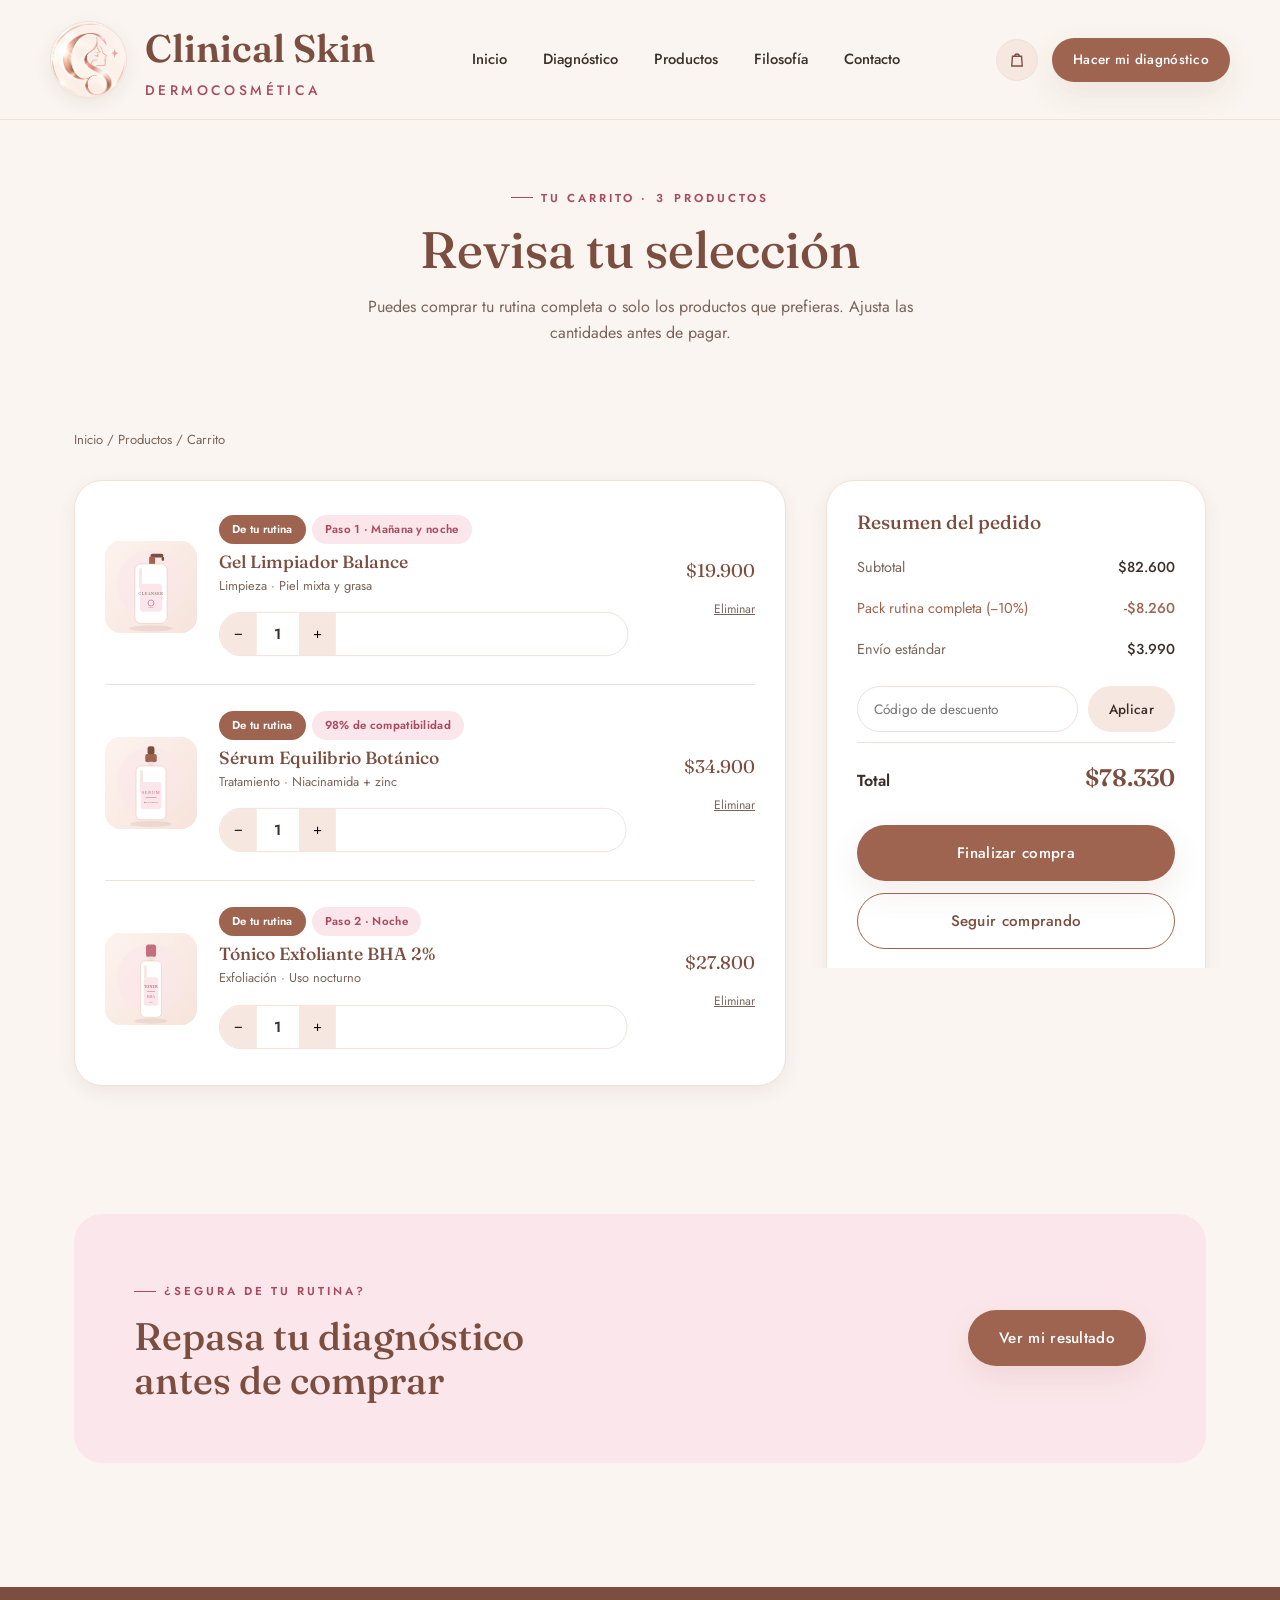
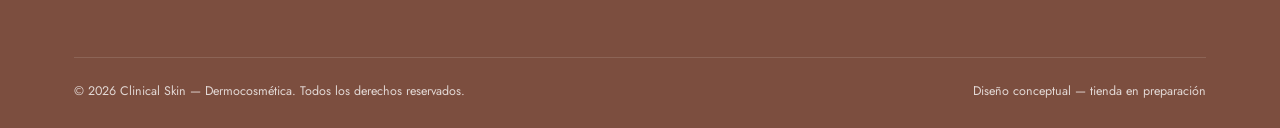
==== commit d778b55c: "QA accesibilidad: contraste AA (accent/text-light/footer), landmark main, jerarquia h1-h2-h3 en 12 p" ====
--- a/carrito.html
+++ b/carrito.html
@@ -4,6 +4,14 @@
 <meta charset="UTF-8">
 <meta name="viewport" content="width=device-width, initial-scale=1.0">
 <title>Carrito — Clinical Skin</title>
+<meta name="description" content="Revisa tu selección, ajusta las cantidades y compra tu rutina completa con despacho a todo Chile.">
+<meta property="og:type" content="website">
+<meta property="og:site_name" content="Clinical Skin">
+<meta property="og:title" content="Carrito — Clinical Skin">
+<meta property="og:description" content="Revisa tu selección, ajusta las cantidades y compra tu rutina completa con despacho a todo Chile.">
+<meta property="og:url" content="http://localhost/clinicalskin/carrito.html">
+<meta property="og:image" content="http://localhost/clinicalskin/img/logoVert-clinicalSkin.png">
+<meta name="twitter:card" content="summary_large_image">
 <link rel="icon" href="img/logoNotext-clinicalSkin.png" type="image/png">
 <link rel="stylesheet" href="css/style.css">
 </head>
@@ -11,6 +19,8 @@
 
 <header class="site-header" data-site-header></header>
 <script src="js/header.js"></script>
+
+<main>
 
 <section class="page-header">
   <div class="container">
@@ -37,7 +47,7 @@
                 <span class="badge badge-primary">De tu rutina</span>
                 <span class="badge badge-accent">Paso 1 · Mañana y noche</span>
               </div>
-              <h4><a href="producto.html">Gel Limpiador Balance</a></h4>
+              <h2><a href="producto.html">Gel Limpiador Balance</a></h2>
               <span class="meta">Limpieza · Piel mixta y grasa</span>
               <div class="qty-selector">
                 <button type="button">−</button><span>1</span><button type="button">+</button>
@@ -58,7 +68,7 @@
                 <span class="badge badge-primary">De tu rutina</span>
                 <span class="badge badge-accent">98% de compatibilidad</span>
               </div>
-              <h4><a href="producto.html">Sérum Equilibrio Botánico</a></h4>
+              <h2><a href="producto.html">Sérum Equilibrio Botánico</a></h2>
               <span class="meta">Tratamiento · Niacinamida + zinc</span>
               <div class="qty-selector">
                 <button type="button">−</button><span>1</span><button type="button">+</button>
@@ -79,7 +89,7 @@
                 <span class="badge badge-primary">De tu rutina</span>
                 <span class="badge badge-accent">Paso 2 · Noche</span>
               </div>
-              <h4><a href="producto.html">Tónico Exfoliante BHA 2%</a></h4>
+              <h2><a href="producto.html">Tónico Exfoliante BHA 2%</a></h2>
               <span class="meta">Exfoliación · Uso nocturno</span>
               <div class="qty-selector">
                 <button type="button">−</button><span>1</span><button type="button">+</button>
@@ -141,9 +151,13 @@
   </div>
 </section>
 
+</main>
+
 <footer class="site-footer" data-site-footer="simple"></footer>
 <script src="js/footer.js"></script>
 
+<script src="js/logica.js"></script>
+<script src="js/compra.js"></script>
 <script src="js/main.js"></script>
 </body>
 </html>
--- a/css/style.css
+++ b/css/style.css
@@ -13,11 +13,11 @@
   --color-primary: #9E6450;
   --color-primary-dark: #7C4E3F;
   --color-primary-light: #E3BFAF;
-  --color-accent: #C46E82;
-  --color-accent-light: #F1C4CD;
+  --color-accent: #A94A61;
+  --color-accent-light: #F5CFD7;
   --color-accent-soft: #FBE7EB;
   --color-text: #3A2F2A;
-  --color-text-light: #8A746B;
+  --color-text-light: #79645B;
   --color-border: #EFE0D8;
   --color-white: #FFFFFF;
 
@@ -343,7 +343,7 @@
 .step-number {
   font-family: var(--font-heading);
   font-size: 2.2rem;
-  color: var(--color-accent-light);
+  color: var(--color-accent);
   margin-bottom: 14px;
 }
 .step-icon {
@@ -416,7 +416,7 @@
   color: var(--color-accent);
 }
 .concern-icon svg { width: 24px; height: 24px; }
-.concern-card h4 { font-family: var(--font-body); font-size: 0.95rem; font-weight: 600; color: var(--color-text); margin-bottom: 4px; }
+.concern-card h3 { font-family: var(--font-body); font-size: 0.95rem; font-weight: 600; color: var(--color-text); margin-bottom: 4px; }
 .concern-card span { font-size: 0.78rem; color: var(--color-text-light); }
 
 /* ---------- Productos ---------- */
@@ -443,7 +443,7 @@
 .product-media .badge { position: absolute; top: 14px; left: 14px; }
 .product-body { padding: 20px; }
 .product-tags { display: flex; gap: 6px; flex-wrap: wrap; margin-bottom: 10px; }
-.product-body h4 { font-family: var(--font-heading); font-size: 1.08rem; font-weight: 500; margin-bottom: 6px; }
+.product-body h3 { font-family: var(--font-heading); font-size: 1.08rem; font-weight: 500; margin-bottom: 6px; }
 .product-body p.desc { font-size: 0.86rem; margin-bottom: 14px; }
 .product-footer { display: flex; align-items: center; justify-content: space-between; }
 .price { font-family: var(--font-heading); color: var(--color-primary-dark); font-size: 1.1rem; }
@@ -497,7 +497,7 @@
   padding-bottom: 50px;
   border-bottom: 1px solid rgba(255,255,255,0.12);
 }
-.footer-grid h4 {
+.footer-grid h3 {
   color: var(--color-white);
   font-family: var(--font-body);
   font-weight: 600;
@@ -508,7 +508,7 @@
 }
 .footer-grid ul li { margin-bottom: 10px; font-size: 0.9rem; }
 .footer-grid ul li a:hover { color: var(--color-accent-light); }
-.footer-brand p { color: rgba(255,255,255,0.65); margin: 16px 0 20px; max-width: 300px; }
+.footer-brand p { color: rgba(255,255,255,0.78); margin: 16px 0 20px; max-width: 300px; }
 .social-row { display: flex; gap: 10px; }
 .social-row a {
   width: 36px; height: 36px;
@@ -540,7 +540,7 @@
   justify-content: space-between;
   padding-top: 24px;
   font-size: 0.78rem;
-  color: rgba(255,255,255,0.5);
+  color: rgba(255,255,255,0.78);
   flex-wrap: wrap;
   gap: 10px;
 }
@@ -632,7 +632,7 @@
   flex-shrink: 0;
 }
 .quiz-option .qo-icon svg { width: 19px; height: 19px; }
-.quiz-option h4 { font-size: 0.98rem; margin-bottom: 4px; color: var(--color-text); }
+.quiz-option h3 { font-size: 0.98rem; margin-bottom: 4px; color: var(--color-text); }
 .quiz-option p { font-size: 0.8rem; margin: 0; color: var(--color-text-light); }
 
 .quiz-actions {
@@ -708,7 +708,7 @@
 }
 .profile-row { display: flex; justify-content: space-between; padding: 12px 0; border-bottom: 1px solid rgba(255,255,255,0.15); font-size: 0.9rem; }
 .profile-row:last-child { border-bottom: none; }
-.profile-row span:first-child { color: rgba(255,255,255,0.65); }
+.profile-row span:first-child { color: rgba(255,255,255,0.78); }
 .profile-row span:last-child { font-weight: 600; }
 
 .routine-block { margin-bottom: 56px; }
@@ -742,7 +742,7 @@
   margin-bottom: 32px;
   box-shadow: var(--shadow-card);
 }
-.summary-copy h3 { margin-bottom: 12px; }
+.summary-copy h2 { margin-bottom: 12px; font-size: 1.35rem; }
 .summary-copy p { margin: 0; }
 .metrics-grid {
   display: grid;
@@ -814,7 +814,7 @@
 }
 .filter-group { margin-bottom: 28px; }
 .filter-group:last-child { margin-bottom: 0; }
-.filter-group h4 { font-size: 0.82rem; text-transform: uppercase; letter-spacing: 1px; color: var(--color-text); margin-bottom: 14px; }
+.filter-group h2 { font-size: 0.82rem; text-transform: uppercase; letter-spacing: 1px; color: var(--color-text); margin-bottom: 14px; }
 .filter-option {
   display: flex; align-items: center; gap: 10px;
   font-size: 0.88rem; color: var(--color-text-light);
@@ -1014,8 +1014,8 @@
 }
 .cart-thumb svg { width: 32px; height: 32px; opacity: 0.55; }
 .cart-item-info .product-tags { margin-bottom: 8px; }
-.cart-item-info h4 { font-family: var(--font-heading); font-size: 1.1rem; font-weight: 500; margin-bottom: 4px; }
-.cart-item-info h4 a:hover { color: var(--color-accent); }
+.cart-item-info h2 { font-family: var(--font-heading); font-size: 1.1rem; font-weight: 500; margin-bottom: 4px; }
+.cart-item-info h2 a:hover { color: var(--color-accent); }
 .cart-item-info .meta { display: block; font-size: 0.8rem; color: var(--color-text-light); }
 .cart-item-info .qty-selector { margin-top: 14px; transform: scale(0.92); transform-origin: left center; }
 .cart-item-side { display: flex; flex-direction: column; align-items: flex-end; gap: 14px; }
@@ -1063,7 +1063,7 @@
 /* ---------- Checkout ---------- */
 .checkout-layout { display: grid; grid-template-columns: 1fr 400px; gap: 40px; align-items: start; }
 .form-card { background: var(--color-bg-card); border: 1px solid var(--color-border); border-radius: var(--radius-lg); padding: 34px; margin-bottom: 26px; box-shadow: var(--shadow-card); }
-.form-card h3 { margin-bottom: 6px; }
+.form-card h2 { margin-bottom: 6px; font-size: 1.35rem; }
 .form-card .fc-sub { font-size: 0.86rem; margin-bottom: 26px; }
 .field-grid { display: grid; grid-template-columns: 1fr 1fr; gap: 18px; }
 .field.full { grid-column: 1 / -1; }
@@ -1181,3 +1181,7 @@
 .product-gallery-thumbs div > img ~ svg,
 .fake-bottle > img ~ svg { display: none; }
 .product-media:has(img) .badge { z-index: 2; }
+
+/* ---------- Jerarquia semantica de encabezados (accesibilidad AA) ---------- */
+.hero-card h2 { font-size: 1.05rem; }
+.quiz-wrap h2 { font-size: 1.35rem; }
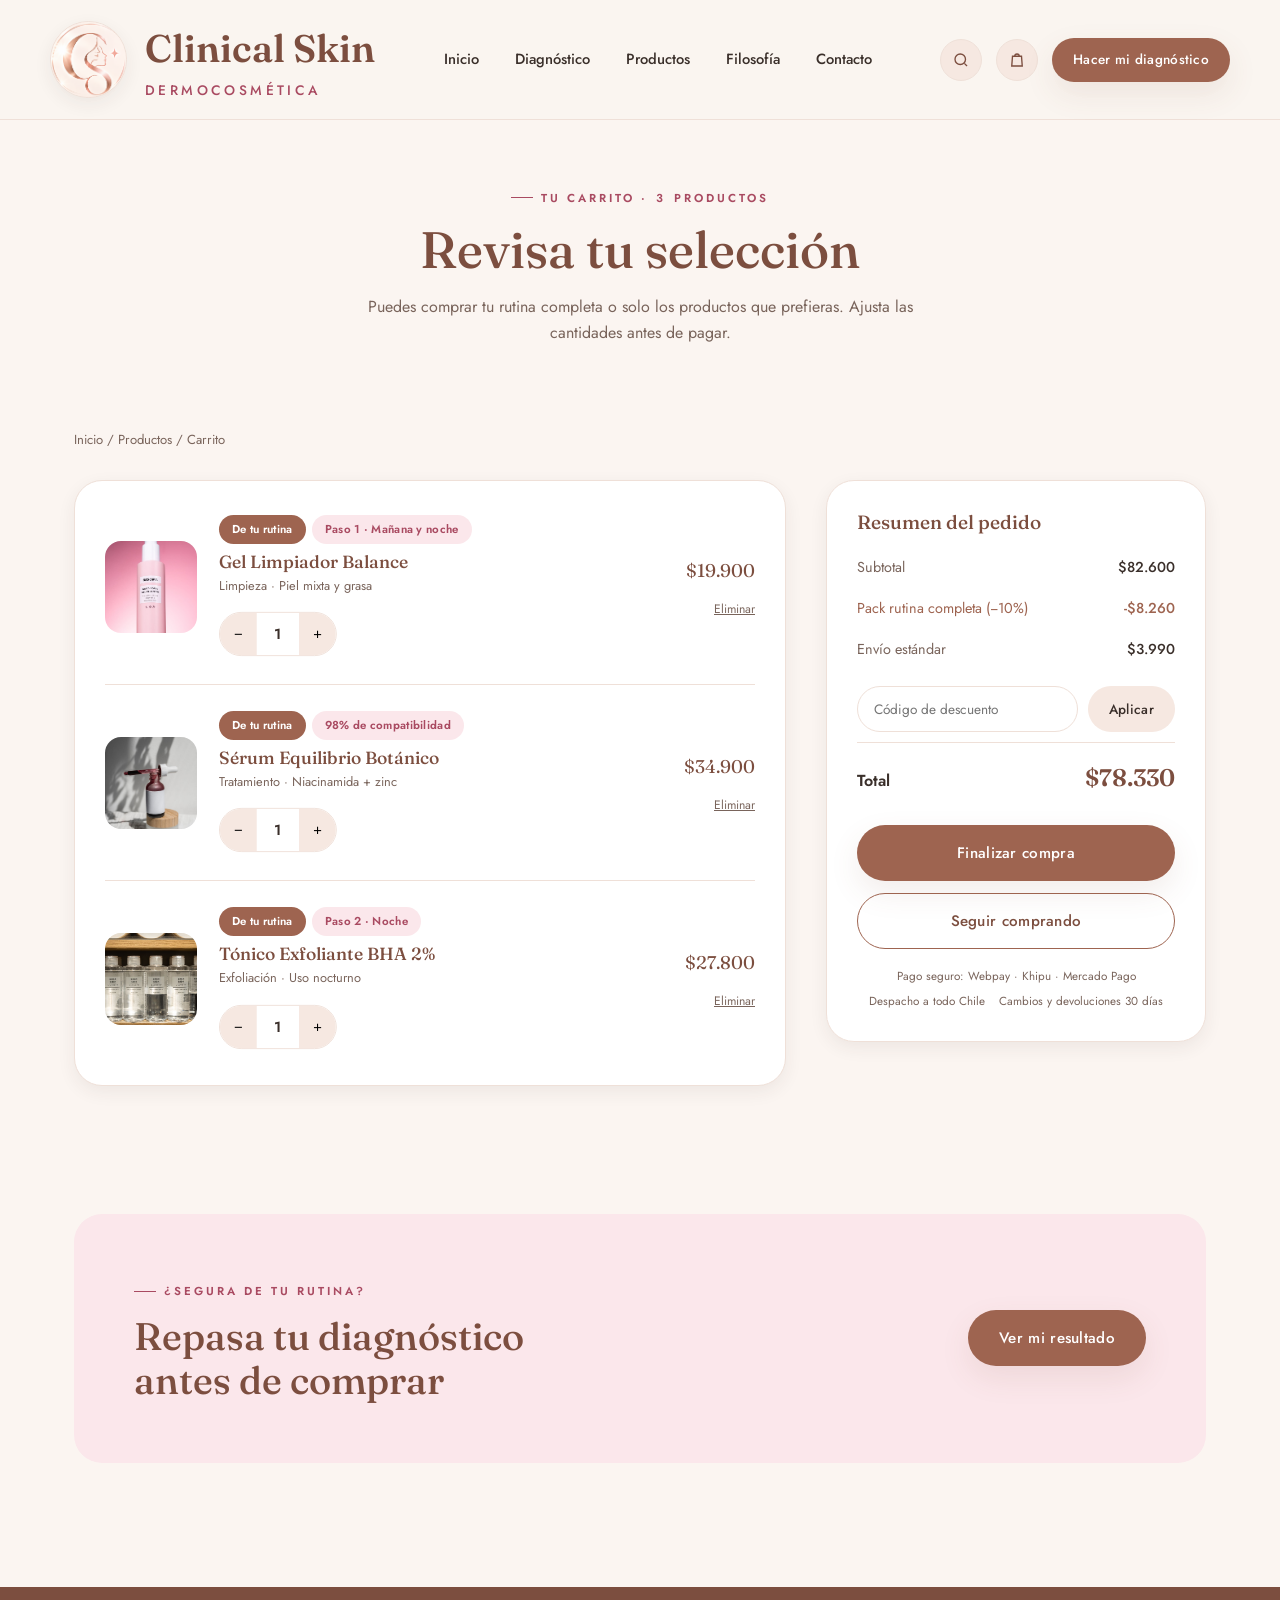
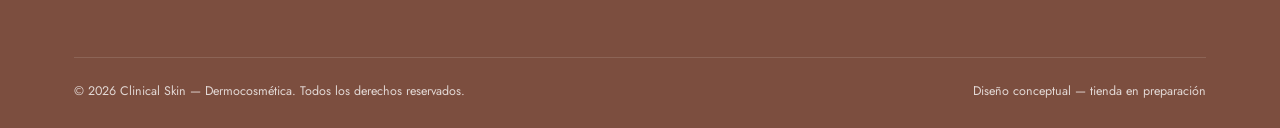
==== commit 01c4b7e1: "modificacion diagnostico" ====
--- a/carrito.html
+++ b/carrito.html
@@ -107,7 +107,7 @@
           <h3>Tu carrito está vacío</h3>
           <p>Haz el diagnóstico y arma tu rutina personalizada en menos de 3 minutos.</p>
           <div class="actions-row" style="justify-content:center; margin-top:22px;">
-            <a href="diagnostico.html" class="btn btn-primary">Comenzar diagnóstico</a>
+            <a href="diagnostico-v2.html" class="btn btn-primary">Comenzar diagnóstico</a>
             <a href="productos.html" class="btn btn-outline">Ver productos</a>
           </div>
         </div>
--- a/css/style.css
+++ b/css/style.css
@@ -308,6 +308,7 @@
 .floating-tag .dot { width: 8px; height: 8px; border-radius: 50%; background: var(--color-accent); }
 .tag-top { top: 6%; right: -4%; }
 .tag-bottom { bottom: 8%; left: -8%; }
+.floating-tags { display: contents; } /* contenedor neutro en escritorio; en móvil se vuelve fila de chips bajo la tarjeta */
 
 /* ---------- Badges / pills ---------- */
 .badge {
@@ -431,6 +432,9 @@
   overflow: hidden;
   border: 1px solid var(--color-border);
   transition: box-shadow .25s ease, transform .25s ease;
+  /* contenedor para @container: la tarjeta declara su ancho real y el footer
+     se apila cuando la fila precio + "Ver" ya no cabe (ver @container abajo) */
+  container-type: inline-size;
 }
 .product-card:hover { box-shadow: var(--shadow-card); transform: translateY(-5px); }
 .product-media {
@@ -889,8 +893,14 @@
   display: flex; align-items: center; justify-content: center;
   font-size: 0.78rem; font-weight: 700; color: var(--color-primary-dark);
 }
-.qty-row { display: flex; gap: 14px; margin: 28px 0; }
+/* flex-wrap: "Agregar al carrito" (nowrap) + selector de cantidad sumaban
+   328px de min-content y estiran la pista del grid .product-detail a 328px
+   cuando solo hay 297px a 360px: toda la columna (galería + info) se iba 7px
+   fuera de pantalla. Con wrap el botón baja a su propia línea y ocupa el
+   ancho; en escritorio la fila sigue cabiendo en una sola línea. */
+.qty-row { display: flex; flex-wrap: wrap; gap: 14px; margin: 28px 0; }
 .qty-selector {
+  width: fit-content;
   display: flex; align-items: center; border: 1px solid var(--color-border); border-radius: var(--radius-pill); overflow: hidden;
 }
 .qty-selector button { border: none; background: var(--color-bg-alt); width: 40px; height: 46px; cursor: pointer; font-size: 1rem; }
@@ -941,17 +951,73 @@
   .footer-grid { grid-template-columns: repeat(2, 1fr); }
   .catalog-layout { grid-template-columns: 1fr; }
   .filters-panel { position: static; }
-}
-@media (max-width: 720px) {
-  .nav-links { position: fixed; top: 113px; left: 0; right: 0; background: var(--color-bg); flex-direction: column; padding: 24px; border-bottom: 1px solid var(--color-border); display: none; gap: 20px; }
+  /* Nav colapsado también en tablet: el menú completo a 740px desbordaba
+     260px y partía el header en 2 filas. min-height 119 → header de 120px,
+     la altura exacta a la que apunta el menú desplegable (top: 120px). */
+  .nav { min-height: 119px; }
+  .nav-links { position: fixed; top: 120px; left: 0; right: 0; background: var(--color-bg); flex-direction: column; padding: 24px; border-bottom: 1px solid var(--color-border); display: none; gap: 20px; }
   .nav-links.open { display: flex; }
   .nav-toggle { display: block; }
+  /* Etiquetas del hero: sin este tope, -8% recortaba "Rutina personalizada"
+     hasta 54px fuera de pantalla en tablet */
+  .tag-top { right: max(-4%, -20px); }
+  .tag-bottom { left: max(-8%, -20px); }
+}
+@media (max-width: 720px) {
   .quiz-options { grid-template-columns: 1fr; }
   .concerns-grid, .products-grid, .values-grid { grid-template-columns: 1fr 1fr; }
   .cta-banner { flex-direction: column; text-align: center; }
   .result-hero { padding: 32px; }
   .quiz-wrap { padding: 30px; }
   .philosophy { padding: 40px 26px; }
+  /* Diagnóstico: la barra de pasos (Atrás 98 + label 63 + "Ver mi resultado"
+     176 + huecos = 302px) no cabía en los 233px de caja a 360px y el botón
+     final salía hasta x=420. En móvil el label queda arriba centrado y los
+     botones pasan a ancho completo (siguen en fila desde 721px). */
+  .quiz-actions { flex-wrap: wrap; }
+  .quiz-progress-label { order: -1; width: 100%; text-align: center; }
+  .quiz-actions .btn { flex: 1 1 100%; justify-content: center; }
+  /* Resultado: en 360px el hero a 2 columnas empujaba .profile-card a x=604
+     y .diagnostic-summary (1.3fr/1fr con metrics de 3) a x=570, ambos fuera
+     de pantalla. A una columna: la tarjeta mide 229px útiles y metrics-grid
+     de 3 en fila exigía 313px. El h1 baja a 1.9rem mínimo porque
+     "imperfecciones" (min-content) medía 274px y se salía del degradado. */
+  .result-hero, .diagnostic-summary { grid-template-columns: 1fr; }
+  .result-hero h1 { font-size: clamp(1.9rem, 5.5vw, 2.4rem); }
+  .metrics-grid { grid-template-columns: 1fr; }
+  /* Bloque final del diagnóstico: .summary-grid seguía con repeat(2, 1fr) y
+     en 360px las columnas quedaban desiguales (93px y 135px por el
+     min-content de "Preocupación principal"), desbordando .quiz-summary: las
+     tarjetas de la derecha salían 43px del borde de la tarjeta y el botón
+     "Ir a mi recomendación", que sí respeta la caja, quedaba corrido al lado.
+     (.summary-grid.three ya bajaba a 1fr; el de 2 columnas se había
+     quedado sin cubrir.) */
+  .summary-grid { grid-template-columns: 1fr; }
+  /* El botón "Ir a mi recomendación" (white-space: nowrap) mide 235px y la
+     caja del bloque final tiene 167px a 360px: con justify-end el excedente
+     se desborda a la IZQUIERDA y el botón quedaba corrido respecto de las
+     tarjetas. Con esto puede partir el texto y ocupar el ancho completo. */
+  .quiz-final .btn { white-space: normal; }
+}
+
+/* Tarjetas de producto (inicio, catálogo, relacionados y rutina del
+   resultado): la fila precio + "Ver" pide 132px y por debajo de ~185px de
+   tarjeta no cabe — 96px de cuerpo a 360px (114px a 400px) y 123px en el
+   catálogo con barra lateral entre 1025 y 1184px de ventana —, así que el
+   botón se cortaba contra el overflow:hidden del .product-card. Se apila:
+   precio arriba y botón a ancho completo (mismo patrón que .quiz-actions). */
+@media (max-width: 460px) {
+  .product-footer { flex-wrap: wrap; gap: 8px; }
+  .product-footer .btn { flex: 1 1 100%; justify-content: center; }
+}
+/* Lo mismo, pero midiendo el ancho real de la tarjeta (.product-card es el
+   contenedor): así se cubre el catálogo con barra lateral, cuyas tarjetas se
+   ponen estrechas con ventanas de 1025-1184px sin depender del ancho de
+   ventana. La media query anterior queda de respaldo para navegadores sin
+   @container. */
+@container (max-width: 185px) {
+  .product-footer { flex-wrap: wrap; gap: 8px; }
+  .product-footer .btn { flex: 1 1 100%; justify-content: center; }
 }
 
 /* =========================================================
@@ -1185,3 +1251,72 @@
 /* ---------- Jerarquia semantica de encabezados (accesibilidad AA) ---------- */
 .hero-card h2 { font-size: 1.05rem; }
 .quiz-wrap h2 { font-size: 1.35rem; }
+.quiz-hint { display: block; margin-top: 12px; font-size: 0.85rem; font-weight: 600; color: var(--color-accent); }
+
+/* ---------- Buscador maquetado (header) ---------- */
+.search-wrap { position: relative; }
+.search-toggle[aria-expanded="true"] { background: var(--color-primary); color: var(--color-white); border-color: var(--color-primary); }
+.search-panel {
+  position: absolute; top: calc(100% + 14px); right: 0; z-index: 60;
+  width: min(430px, calc(100vw - 28px));
+  background: var(--color-white); border: 1px solid var(--color-border);
+  border-radius: 20px; box-shadow: var(--shadow-card); padding: 14px;
+}
+.search-panel[hidden] { display: none; }
+.search-field {
+  display: flex; align-items: center; gap: 10px; padding: 0 16px;
+  background: var(--color-bg); border: 1px solid var(--color-border); border-radius: var(--radius-pill);
+}
+.search-field:focus-within { border-color: var(--color-accent); }
+.search-field svg { width: 17px; height: 17px; flex-shrink: 0; color: var(--color-text-light); }
+.search-input { flex: 1; border: none; background: none; padding: 13px 0; font: inherit; font-size: 0.95rem; color: var(--color-text); outline: none; min-width: 0; }
+.search-hint { padding: 14px 6px 6px; font-size: 0.86rem; color: var(--color-text-light); }
+.search-hint[hidden] { display: none; }
+.search-list { list-style: none; margin: 0; padding: 0; max-height: 330px; overflow-y: auto; }
+.search-list:empty { display: none; }
+.search-list a {
+  display: grid; grid-template-columns: 46px 1fr auto; align-items: center; gap: 12px;
+  padding: 8px 6px; border-radius: 14px; text-decoration: none; color: var(--color-text);
+}
+.search-list a:hover, .search-list a:focus-visible { background: var(--color-bg-alt); outline: none; }
+.search-list img { width: 46px; height: 46px; object-fit: cover; border-radius: 12px; display: block; }
+.search-item-name { display: block; font-size: 0.92rem; font-weight: 600; line-height: 1.25; }
+.search-item-cat { display: block; font-size: 0.74rem; color: var(--color-text-light); margin-top: 2px; }
+.search-item-price { font-size: 0.9rem; font-weight: 700; color: var(--color-primary-dark); white-space: nowrap; }
+.search-empty { padding: 16px 6px; font-size: 0.9rem; color: var(--color-text-light); }
+.search-all {
+  display: block; margin-top: 10px; padding-top: 12px; border-top: 1px solid var(--color-border);
+  text-align: center; font-size: 0.86rem; font-weight: 600; color: var(--color-accent); text-decoration: none;
+}
+.search-all:hover { text-decoration: underline; }
+@media (max-width: 720px) {
+  .search-panel { position: fixed; top: 121px; left: 12px; right: 12px; width: auto; }
+}
+
+/* ---------- Ajustes móvil (QA con capturas reales del celular, sep-2026) ---------- */
+@media (max-width: 720px) {
+  /* Wordmark "Clinical Skin" de vuelta en el header móvil: marca de 48px +
+     texto 1.05rem en una línea (nowrap). Tagline oculta: "Dermocosmética"
+     con su tracking mide 229px y no cabe a 360px. Gracias a min-height:119
+     (regla ≤1024) el header queda en 120px, igual que en tablet, donde
+     apuntan el menú desplegable (top:120) y el panel de búsqueda (top:121). */
+  .logo { font-size: 1.05rem; gap: 8px; }
+  .logo > span:not(.logo-mark) { white-space: nowrap; }
+  .logo small { display: none; }
+  .logo .logo-mark { width: 48px; height: 48px; }
+  .nav-actions .btn-sm { display: none; }
+  .nav-actions { gap: 10px; }
+  .nav-toggle { padding: 0; }
+  /* Etiquetas del hero como chips centrados BAJO la tarjeta: en fila dentro
+     del cuadrado se superponían al contenido (tapaban "Sensibilidad baja"
+     arriba y "98% de compatibilidad…" abajo a 400px) */
+  .hero-visual { flex-direction: column; aspect-ratio: auto; gap: 16px; }
+  .floating-tags { display: flex; flex-wrap: wrap; justify-content: center; gap: 10px; }
+  .floating-tag { position: static; }
+  /* Pasos y testimonios a una columna (en 2 columnas el texto quedaba partido
+     cada 3 palabras y el tercer paso quedaba huérfano) */
+  .steps, .testimonials { grid-template-columns: 1fr; }
+  /* Marca y newsletter a ancho completo: el input del newsletter en media
+     columna se salía de la pantalla y dejaba "Enviar" fuera de vista */
+  .footer-grid > :first-child, .footer-grid > :last-child { grid-column: 1 / -1; }
+}
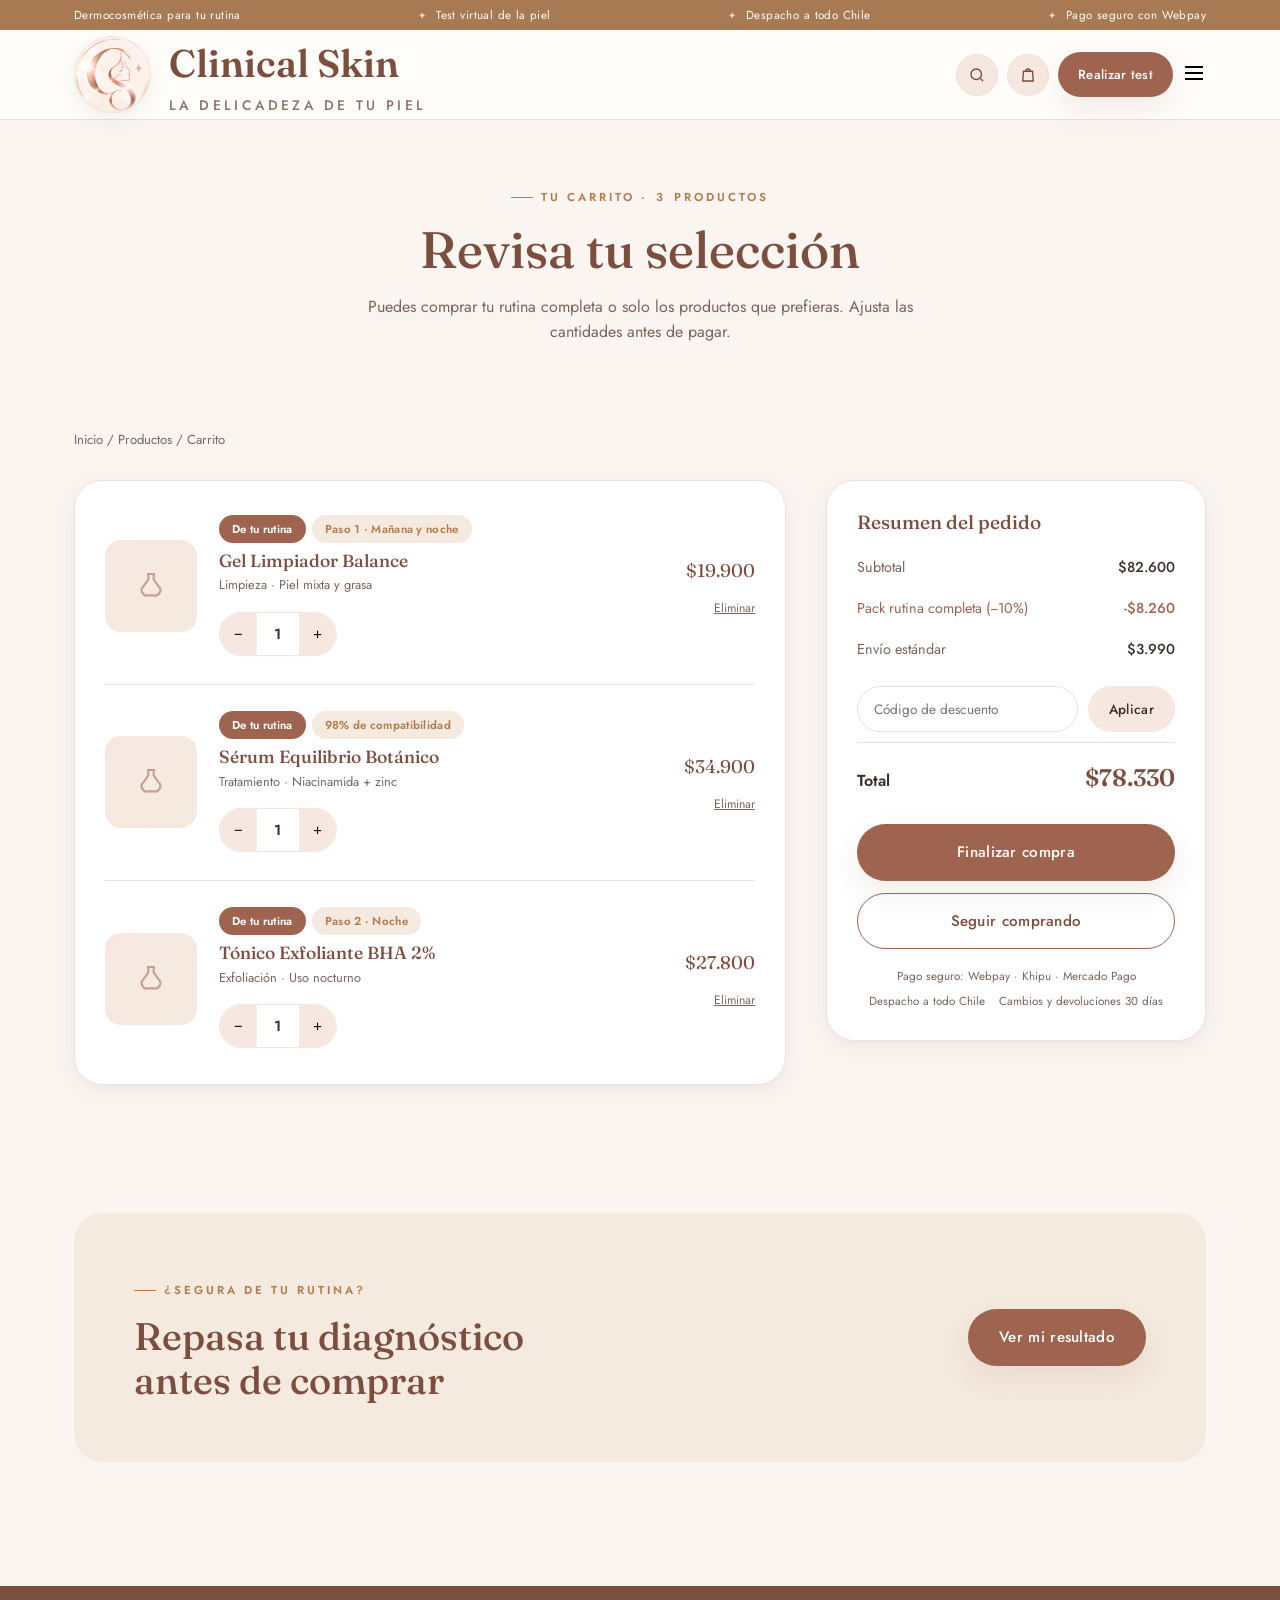
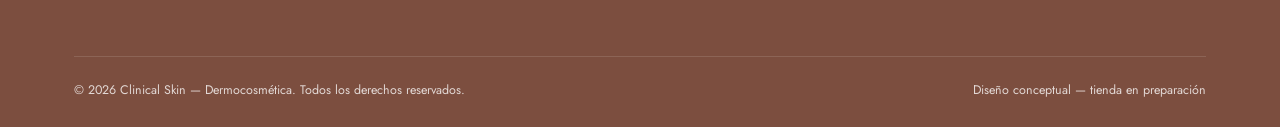
==== commit bc9061d7: "renovar portada y cabecera con paleta editorial marfil y cobre" ====
--- a/carrito.html
+++ b/carrito.html
@@ -18,7 +18,7 @@
 <body>
 
 <header class="site-header" data-site-header></header>
-<script src="js/header.js"></script>
+<script src="js/header.js?v=20261024-editorial"></script>
 
 <main>
 
@@ -107,7 +107,7 @@
           <h3>Tu carrito está vacío</h3>
           <p>Haz el diagnóstico y arma tu rutina personalizada en menos de 3 minutos.</p>
           <div class="actions-row" style="justify-content:center; margin-top:22px;">
-            <a href="diagnostico-v2.html" class="btn btn-primary">Comenzar diagnóstico</a>
+            <a href="diagnostico.html" class="btn btn-primary">Comenzar diagnóstico</a>
             <a href="productos.html" class="btn btn-outline">Ver productos</a>
           </div>
         </div>
--- a/css/style.css
+++ b/css/style.css
@@ -13,9 +13,9 @@
   --color-primary: #9E6450;
   --color-primary-dark: #7C4E3F;
   --color-primary-light: #E3BFAF;
-  --color-accent: #A94A61;
-  --color-accent-light: #F5CFD7;
-  --color-accent-soft: #FBE7EB;
+  --color-accent: #B27D4E;
+  --color-accent-light: #EBD9C5;
+  --color-accent-soft: #F5EADF;
   --color-text: #3A2F2A;
   --color-text-light: #79645B;
   --color-border: #EFE0D8;
@@ -1021,6 +1021,205 @@
 }
 
 /* =========================================================
+   Portada refinada Clinical Skin — editorial marfil y cobre
+   ========================================================= */
+.cs-topbar {
+  height: 30px;
+  background: #a77a53;
+  color: #fffaf4;
+  font-size: .73rem;
+  letter-spacing: .035em;
+}
+.cs-topbar-inner { height: 30px; display: flex; align-items: center; justify-content: space-between; gap: 14px; }
+.cs-topbar-inner span + span::before { content: "✦"; margin-right: 10px; color: #f0ddc8; font-size: .65rem; }
+.site-header { min-height: 120px; background: rgba(255, 253, 250, .97); border-bottom-color: #eadfd3; }
+.nav { height: 89px; min-height: 89px; padding: 8px 24px; }
+.logo { font-size: 1.85rem; gap: 12px; white-space: nowrap; }
+.logo small { font-size: .54rem; letter-spacing: .15em; color: #887467; }
+.logo .logo-mark { width: 56px; height: 56px; }
+.nav-links { gap: clamp(12px, 1.5vw, 22px); }
+.nav-links a { font-size: .82rem; white-space: nowrap; }
+.nav-actions { gap: 9px; }
+.logo > span:not(.logo-mark) { white-space: nowrap; }
+.nav-actions .btn { padding: 11px 19px; font-size: .82rem; }
+.nav-cart { background: #fffdfa; border-color: #eadfd3; }
+
+.cs-home { background: #fbf8f3; }
+.cs-home main { overflow: clip; }
+.cs-hero { position: relative; padding: clamp(48px, 7vw, 92px) 0 54px; background: linear-gradient(105deg, #f6eee5 0%, #fbf8f3 54%, #f4e9dc 100%); overflow: hidden; }
+.cs-hero::before { content: ""; position: absolute; width: 520px; height: 520px; right: -120px; top: -190px; border-radius: 50%; border: 1px solid rgba(176, 125, 78, .18); box-shadow: 0 0 0 34px rgba(176, 125, 78, .035), 0 0 0 72px rgba(176, 125, 78, .025); }
+.cs-hero-grid { display: grid; grid-template-columns: 1.02fr .98fr; gap: 5vw; align-items: center; position: relative; z-index: 1; }
+.cs-hero-copy { max-width: 620px; padding: 8px 0 20px; }
+.cs-hero-copy .eyebrow { color: #9b704b; letter-spacing: .19em; }
+.cs-hero-copy h1 { color: #79583f; font-size: clamp(3rem, 5.1vw, 5.25rem); line-height: .99; letter-spacing: -.035em; margin: 8px 0 20px; }
+.cs-hero-copy h1 em { color: #a9794e; font-style: normal; }
+.cs-hero-lead { max-width: 490px; font-size: clamp(1rem, 1.3vw, 1.2rem); line-height: 1.75; color: #60534a; }
+.cs-hero-actions { display: flex; gap: 24px; align-items: center; flex-wrap: wrap; margin-top: 28px; }
+.cs-hero-actions .btn { min-height: 48px; padding: 14px 25px; }
+.cs-text-link { display: inline-flex; align-items: center; gap: 9px; color: #896341; font-size: .9rem; font-weight: 600; }
+.cs-text-link:hover { color: #674a32; }
+.cs-hero-art { min-height: 390px; position: relative; display: flex; align-items: center; justify-content: center; isolation: isolate; }
+.cs-hero-glow { position: absolute; z-index: -1; width: min(92%, 470px); aspect-ratio: 1; border-radius: 50%; background: radial-gradient(circle, #fffefa 0 40%, #e9d5bf 74%, rgba(233, 213, 191, 0) 75%); }
+.cs-hero-product { position: absolute; overflow: hidden; margin: 0; background: #fff; border: 8px solid rgba(255,255,255,.75); box-shadow: 0 24px 55px rgba(80, 58, 37, .16); }
+.cs-hero-product img { width: 100%; height: 100%; object-fit: cover; }
+.cs-hero-product-back { width: 43%; height: 280px; right: 7%; top: 17px; transform: rotate(6deg); border-radius: 48% 48% 17px 17px; }
+.cs-hero-product-front { width: 49%; height: 306px; left: 9%; bottom: 5px; transform: rotate(-4deg); border-radius: 48% 48% 17px 17px; }
+.cs-hero-caption { position: absolute; right: 0; bottom: 0; padding: 12px 18px; border: 1px solid rgba(176,125,78,.24); border-radius: 40px; background: rgba(255,253,249,.93); color: #79583f; font-family: var(--font-heading); font-size: .95rem; line-height: 1.3; text-align: center; box-shadow: var(--shadow-card); }
+
+.cs-benefit-strip { background: #fffdfa; border-top: 1px solid #eee4d9; border-bottom: 1px solid #eee4d9; }
+.cs-benefits { display: grid; grid-template-columns: repeat(4, 1fr); padding-top: 18px; padding-bottom: 18px; }
+.cs-benefits > div { display: flex; align-items: center; justify-content: center; gap: 12px; min-height: 52px; color: #54483e; font-size: .88rem; font-weight: 500; line-height: 1.25; }
+.cs-benefits > div + div { border-left: 1px solid #eee4d9; }
+.cs-benefits small { color: #8b7a6d; font-size: .76rem; font-weight: 400; }
+.cs-line-icon { display: grid; place-items: center; width: 37px; height: 37px; border: 1px solid #c5a17b; border-radius: 50%; color: #a5794f; font-family: var(--font-heading); font-size: 1.25rem; }
+
+.cs-concerns { padding: clamp(58px, 7vw, 92px) 0; background: #fffdfa; }
+.cs-concerns-layout { display: grid; grid-template-columns: .78fr 1.22fr; gap: 5vw; align-items: center; }
+.cs-section-intro h2, .cs-section-heading h2, .cs-diagnosis-copy h2, .cs-how-copy h2 { color: #4d4036; font-size: clamp(2rem, 3.2vw, 3rem); letter-spacing: -.025em; }
+.cs-section-intro p { max-width: 370px; margin: 15px 0 23px; line-height: 1.7; }
+.cs-section-intro .btn { padding: 12px 20px; font-size: .84rem; }
+.cs-need-grid { display: grid; grid-template-columns: repeat(2, minmax(0, 1fr)); gap: 13px; }
+.cs-need-card { min-height: 154px; display: flex; flex-direction: column; align-items: flex-start; justify-content: flex-end; position: relative; overflow: hidden; padding: 21px 23px; border: 1px solid #eee1d4; border-radius: 4px; background: linear-gradient(140deg, #f7eee4, #fffdfa 72%); transition: transform .2s ease, box-shadow .2s ease; }
+.cs-need-card::after { content: ""; position: absolute; width: 115px; height: 115px; right: -25px; top: -35px; border: 1px solid rgba(177,127,80,.19); border-radius: 50%; box-shadow: 0 0 0 15px rgba(177,127,80,.035), 0 0 0 31px rgba(177,127,80,.025); }
+.cs-need-card:hover { transform: translateY(-3px); box-shadow: var(--shadow-soft); }
+.cs-need-card > span { position: absolute; left: 23px; top: 18px; color: #a77b52; font-size: .72rem; letter-spacing: .12em; }
+.cs-need-card strong { max-width: 85%; position: relative; z-index: 1; color: #55463a; font-family: var(--font-heading); font-size: 1.25rem; font-weight: 500; }
+.cs-need-card small { position: relative; z-index: 1; margin-top: 4px; color: #85766a; font-size: .82rem; }
+.cs-need-card b { position: absolute; z-index: 1; right: 19px; bottom: 18px; color: #9b704b; font-size: 1.2rem; font-weight: 400; }
+
+.cs-diagnosis-band { background: linear-gradient(110deg, #eee0d1, #f8f3ec 70%); padding: 0; }
+.cs-diagnosis-layout { min-height: 410px; display: grid; grid-template-columns: 1fr 1fr; align-items: stretch; gap: clamp(35px, 6vw, 82px); }
+.cs-diagnosis-photo { min-height: 360px; align-self: center; position: relative; overflow: hidden; border-radius: 180px 180px 6px 6px; background: #e6d3bf; box-shadow: 0 18px 45px rgba(91,65,41,.13); }
+.cs-diagnosis-photo img { width: 100%; height: 100%; min-height: 360px; object-fit: cover; }
+.cs-diagnosis-copy { align-self: center; padding: 56px 0; }
+.cs-diagnosis-copy h2 { max-width: 510px; }
+.cs-diagnosis-copy > p { max-width: 500px; margin: 16px 0 19px; line-height: 1.7; }
+.cs-check-list { display: grid; gap: 10px; margin: 20px 0 25px; }
+.cs-check-list li { display: flex; align-items: center; gap: 12px; color: #594c40; font-size: .92rem; }
+.cs-check-list li span { color: #a5794f; font-size: .72rem; letter-spacing: .08em; }
+.cs-diagnosis-copy .btn { padding: 13px 21px; font-size: .85rem; }
+
+.cs-featured { padding: clamp(60px, 7vw, 94px) 0; background: #fbf8f3; }
+.cs-section-heading { display: flex; align-items: flex-end; justify-content: space-between; gap: 25px; margin-bottom: 31px; }
+.cs-section-heading h2 { margin-bottom: 7px; }
+.cs-section-heading p { font-size: .95rem; }
+.cs-section-heading > .cs-text-link { flex: 0 0 auto; margin-bottom: 6px; }
+.cs-product-grid { display: grid; grid-template-columns: repeat(4, minmax(0, 1fr)); gap: 18px; }
+.cs-product-card { min-width: 0; overflow: hidden; padding: 10px 10px 14px; border: 1px solid #eee4d9; border-radius: 5px; background: #fffdfa; box-shadow: 0 5px 18px rgba(77, 58, 41, .045); transition: transform .2s ease, box-shadow .2s ease; }
+.cs-product-card:hover { transform: translateY(-3px); box-shadow: var(--shadow-soft); }
+.cs-product-photo { display: block; overflow: hidden; aspect-ratio: 1 / .88; background: #f3ece3; }
+.cs-product-photo img { width: 100%; height: 100%; object-fit: cover; transition: transform .35s ease; }
+.cs-product-card:hover .cs-product-photo img { transform: scale(1.035); }
+.cs-product-meta { display: flex; justify-content: space-between; gap: 7px; margin: 14px 3px 7px; color: #947554; font-size: .68rem; letter-spacing: .05em; text-transform: uppercase; }
+.cs-product-meta span + span { color: #95877a; text-align: right; }
+.cs-product-card h3 { margin: 0 3px; min-height: 2.8em; font-family: var(--font-body); font-size: .98rem; font-weight: 500; line-height: 1.35; }
+.cs-product-card h3 a:hover { color: #9c704b; }
+.cs-product-price { margin: 7px 3px 11px; color: #4d4036; font-size: 1rem; font-weight: 600; }
+.cs-product-button { width: 100%; min-height: 39px; justify-content: center; padding: 9px 12px; font-size: .78rem; }
+
+.cs-brands-band { padding: 58px 0 64px; background: #f1e6d9; border-top: 1px solid #e8dac9; border-bottom: 1px solid #e8dac9; }
+.cs-brands-band .cs-section-heading { margin-bottom: 24px; }
+.cs-brands-band .cs-section-heading h2 { font-size: clamp(1.9rem, 3vw, 2.6rem); }
+.cs-brand-list { display: grid; grid-template-columns: repeat(6, minmax(0, 1fr)); gap: 12px; }
+.cs-brand-list span { display: grid; place-items: center; min-height: 72px; padding: 12px; border: 1px solid rgba(144,111,78,.17); border-radius: 4px; background: rgba(255,253,250,.86); color: #51453b; font-family: var(--font-heading); font-size: clamp(.95rem, 1.45vw, 1.35rem); text-align: center; }
+
+.cs-how { padding: clamp(60px, 7vw, 94px) 0; background: #fffdfa; }
+.cs-how-layout { display: grid; grid-template-columns: 1fr 1fr; gap: clamp(40px, 8vw, 110px); align-items: center; }
+.cs-how-visual { position: relative; width: min(100%, 430px); aspect-ratio: 1; justify-self: center; padding: 20px; border-radius: 50%; background: radial-gradient(circle, #fff 25%, #f1e5d6 70%, transparent 71%); }
+.cs-how-visual img { width: 84%; height: 84%; position: absolute; left: 8%; top: 8%; object-fit: cover; border-radius: 50%; mix-blend-mode: multiply; }
+.cs-how-seal { position: absolute; right: 1%; bottom: 11%; display: grid; place-content: center; width: 89px; height: 89px; border: 1px solid #c9a77f; border-radius: 50%; background: #fffdfa; color: #96714f; font-family: var(--font-heading); font-size: 1rem; line-height: 1.1; text-align: center; }
+.cs-how-copy h2 { max-width: 500px; }
+.cs-how-copy > p { margin: 15px 0 22px; max-width: 500px; line-height: 1.75; }
+.cs-how-links { display: flex; gap: 25px; flex-wrap: wrap; }
+.cs-how-links a { color: #936d48; font-size: .9rem; font-weight: 600; }
+.cs-how-links a span { margin-left: 4px; }
+
+.cs-trust-band { padding: 25px 0; background: #f6f0e9; border-top: 1px solid #eee3d8; }
+.cs-trust-grid { display: grid; grid-template-columns: repeat(3, 1fr); gap: 12px; }
+.cs-trust-grid > div { display: grid; grid-template-columns: 42px 1fr; column-gap: 12px; align-items: center; }
+.cs-trust-grid > div > span { grid-row: span 2; display: grid; place-items: center; width: 40px; height: 40px; border: 1px solid #c5a17b; border-radius: 50%; color: #9b704b; font-size: 1.2rem; }
+.cs-trust-grid strong { color: #53463b; font-size: .87rem; font-weight: 600; }
+.cs-trust-grid small { color: #8a7a6c; font-size: .76rem; }
+
+@media (max-width: 1120px) {
+  .logo { font-size: 1.55rem; gap: 8px; }
+  .logo .logo-mark { width: 48px; height: 48px; }
+  .nav-links { gap: 11px; }
+  .nav-links a { font-size: .76rem; }
+  .nav-actions .btn { padding: 10px 14px; }
+}
+@media (max-width: 1280px) {
+  .nav { height: 89px; min-height: 89px; }
+  .nav-links { position: fixed; top: 120px; left: 0; right: 0; z-index: 101; display: none; flex-direction: column; align-items: stretch; gap: 0; padding: 10px 24px 20px; background: #fffdfa; border-bottom: 1px solid #eadfd3; box-shadow: 0 16px 22px rgba(68,49,33,.08); }
+  .nav-links.open { display: flex; }
+  .nav-links a { padding: 12px 0; border-bottom: 1px solid #f1e9df; font-size: .88rem; }
+  .nav-links a:last-child { border-bottom: 0; }
+  .nav-toggle { display: block; }
+}
+@media (max-width: 1024px) {
+  .nav { height: 89px; min-height: 89px; }
+  .nav-links { top: 120px; }
+}
+@media (max-width: 780px) {
+  .cs-topbar { height: 27px; }
+  .cs-topbar-inner { height: 27px; justify-content: center; }
+  .cs-topbar-inner span:not(:first-child):not(:last-child) { display: none; }
+  .cs-hero { padding: 48px 0 37px; }
+  .cs-hero-grid { grid-template-columns: 1fr; gap: 25px; }
+  .cs-hero-copy { text-align: center; margin: auto; }
+  .cs-hero-copy .eyebrow { justify-content: center; }
+  .cs-hero-copy h1 { font-size: clamp(2.8rem, 11vw, 4.5rem); }
+  .cs-hero-lead { margin: auto; }
+  .cs-hero-actions { justify-content: center; gap: 17px; }
+  .cs-hero-art { min-height: 300px; max-width: 520px; width: 100%; margin: 0 auto; }
+  .cs-hero-product-back { height: 230px; }
+  .cs-hero-product-front { height: 250px; }
+  .cs-hero-caption { right: 5px; bottom: -2px; font-size: .78rem; }
+  .cs-benefits { grid-template-columns: repeat(2, 1fr); gap: 4px 0; }
+  .cs-benefits > div:nth-child(3) { border-left: 0; }
+  .nav { height: 92px; min-height: 92px; }
+  .cs-benefits > div { justify-content: flex-start; padding: 5px 9px; font-size: .8rem; }
+  .cs-line-icon { width: 32px; height: 32px; flex: 0 0 32px; font-size: 1.05rem; }
+  .cs-concerns-layout, .cs-diagnosis-layout, .cs-how-layout { grid-template-columns: 1fr; gap: 28px; }
+  .cs-section-intro { text-align: center; }
+  .cs-section-intro p { margin-left: auto; margin-right: auto; }
+  .cs-diagnosis-layout { padding-top: 28px; padding-bottom: 28px; }
+  .cs-diagnosis-photo { min-height: 280px; width: min(100%, 470px); margin: auto; }
+  .cs-diagnosis-photo img { min-height: 280px; }
+  .cs-diagnosis-copy { padding: 8px 0 16px; }
+  .cs-section-heading { align-items: flex-start; flex-direction: column; gap: 12px; }
+  .cs-product-grid { grid-template-columns: repeat(2, minmax(0, 1fr)); gap: 12px; }
+  .cs-product-card { padding: 7px 7px 11px; }
+  .cs-product-card h3 { font-size: .86rem; }
+  .cs-product-meta { font-size: .58rem; }
+  .cs-product-price { font-size: .92rem; }
+  .cs-brand-list { grid-template-columns: repeat(3, minmax(0, 1fr)); }
+  .cs-how-visual { width: min(78vw, 360px); }
+  .cs-trust-grid { grid-template-columns: 1fr; gap: 18px; max-width: 420px; }
+  .cs-trust-grid > div { grid-template-columns: 42px 1fr; }
+}
+@media (max-width: 460px) {
+  .nav { height: 92px; min-height: 92px; padding: 7px 16px; }
+  .logo { font-size: 1.25rem; }
+  .logo .logo-mark { width: 42px; height: 42px; }
+  .nav-actions { gap: 7px; }
+  .nav-links { top: 120px; }
+  .cs-topbar-inner span:not(:first-child) { display: none; }
+  .cs-topbar { font-size: .66rem; }
+  .cs-topbar-inner { height: 27px; }
+  .cs-hero-art { min-height: 265px; }
+  .cs-hero-product-back { height: 205px; }
+  .cs-hero-product-front { height: 220px; }
+  .cs-need-grid { gap: 8px; }
+  .cs-need-card { min-height: 140px; padding: 15px; }
+  .cs-need-card > span { left: 15px; top: 13px; }
+  .cs-need-card strong { font-size: 1.05rem; }
+  .cs-need-card small { font-size: .7rem; }
+  .cs-brand-list { gap: 7px; }
+  .cs-brand-list span { min-height: 58px; font-size: .9rem; }
+}
+
+/* =========================================================
    Clinical Skin — Marca, carrito, checkout y confirmación
    ========================================================= */
 
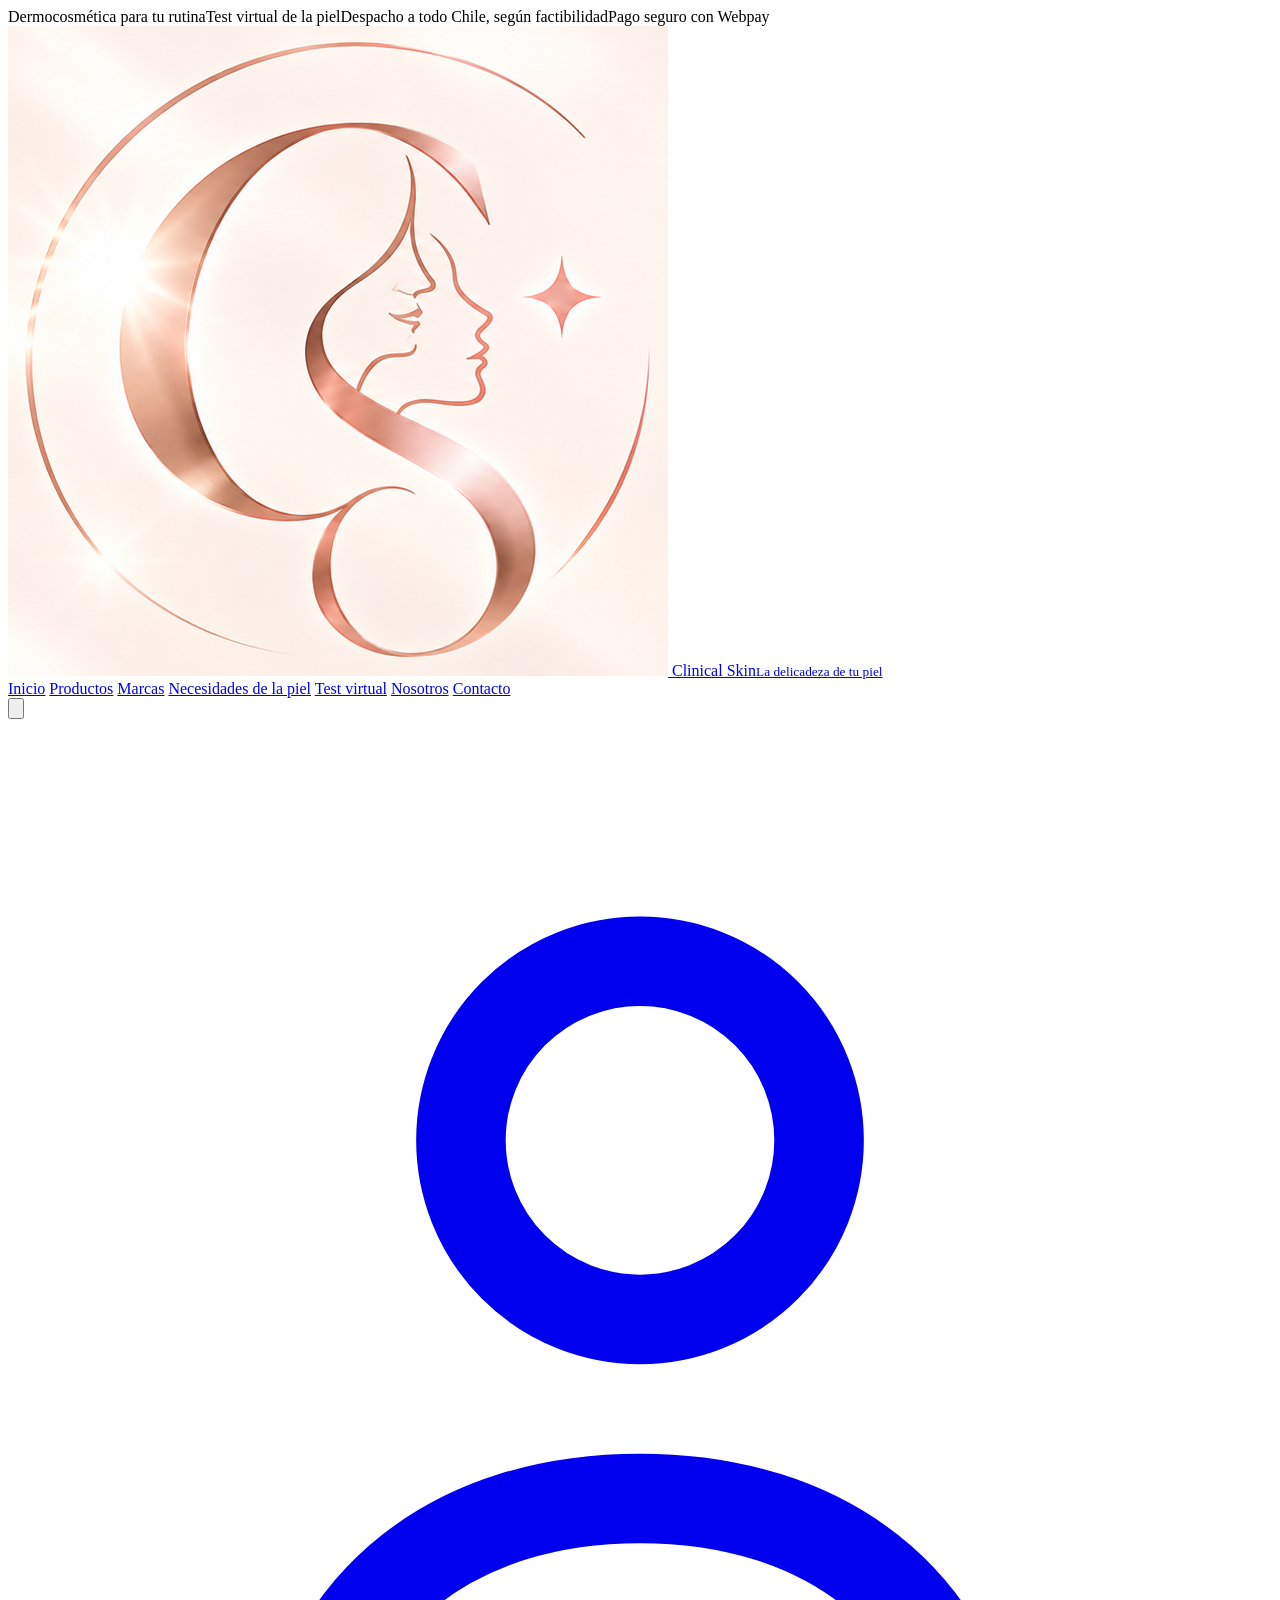
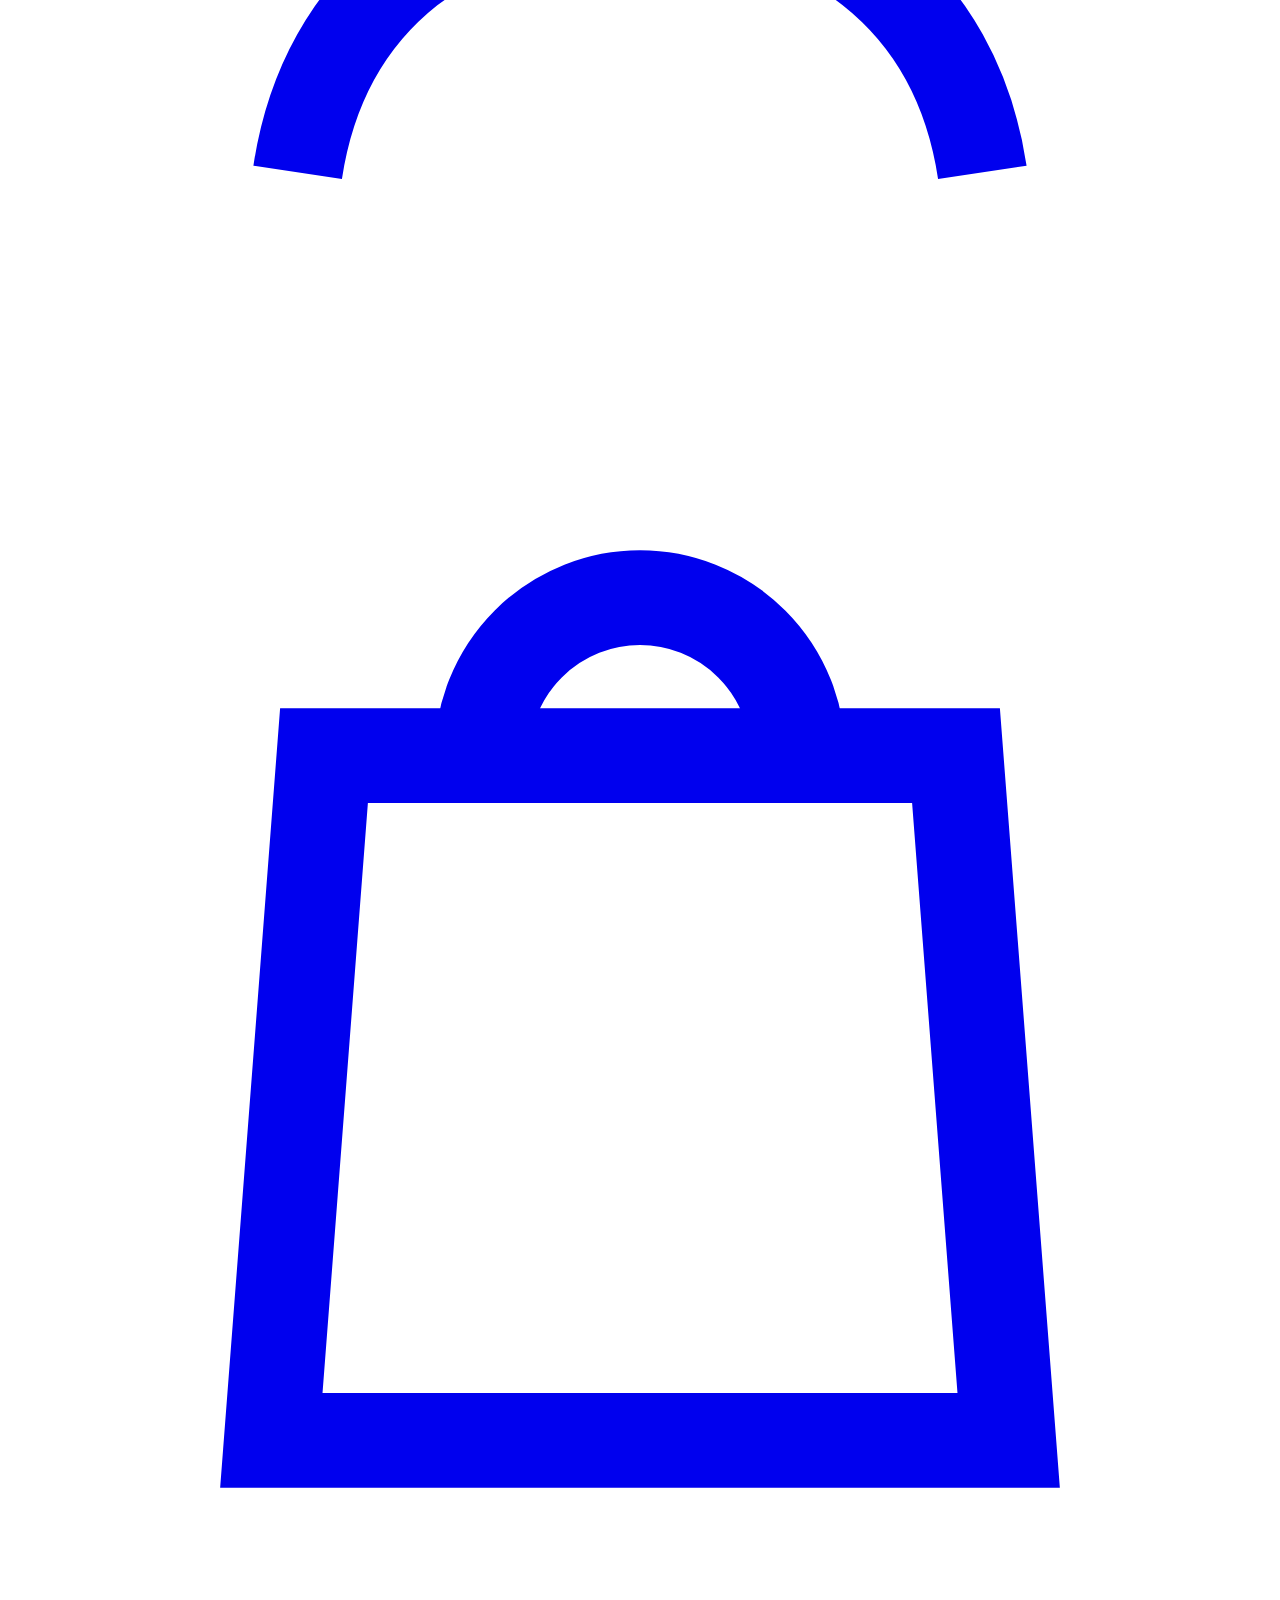
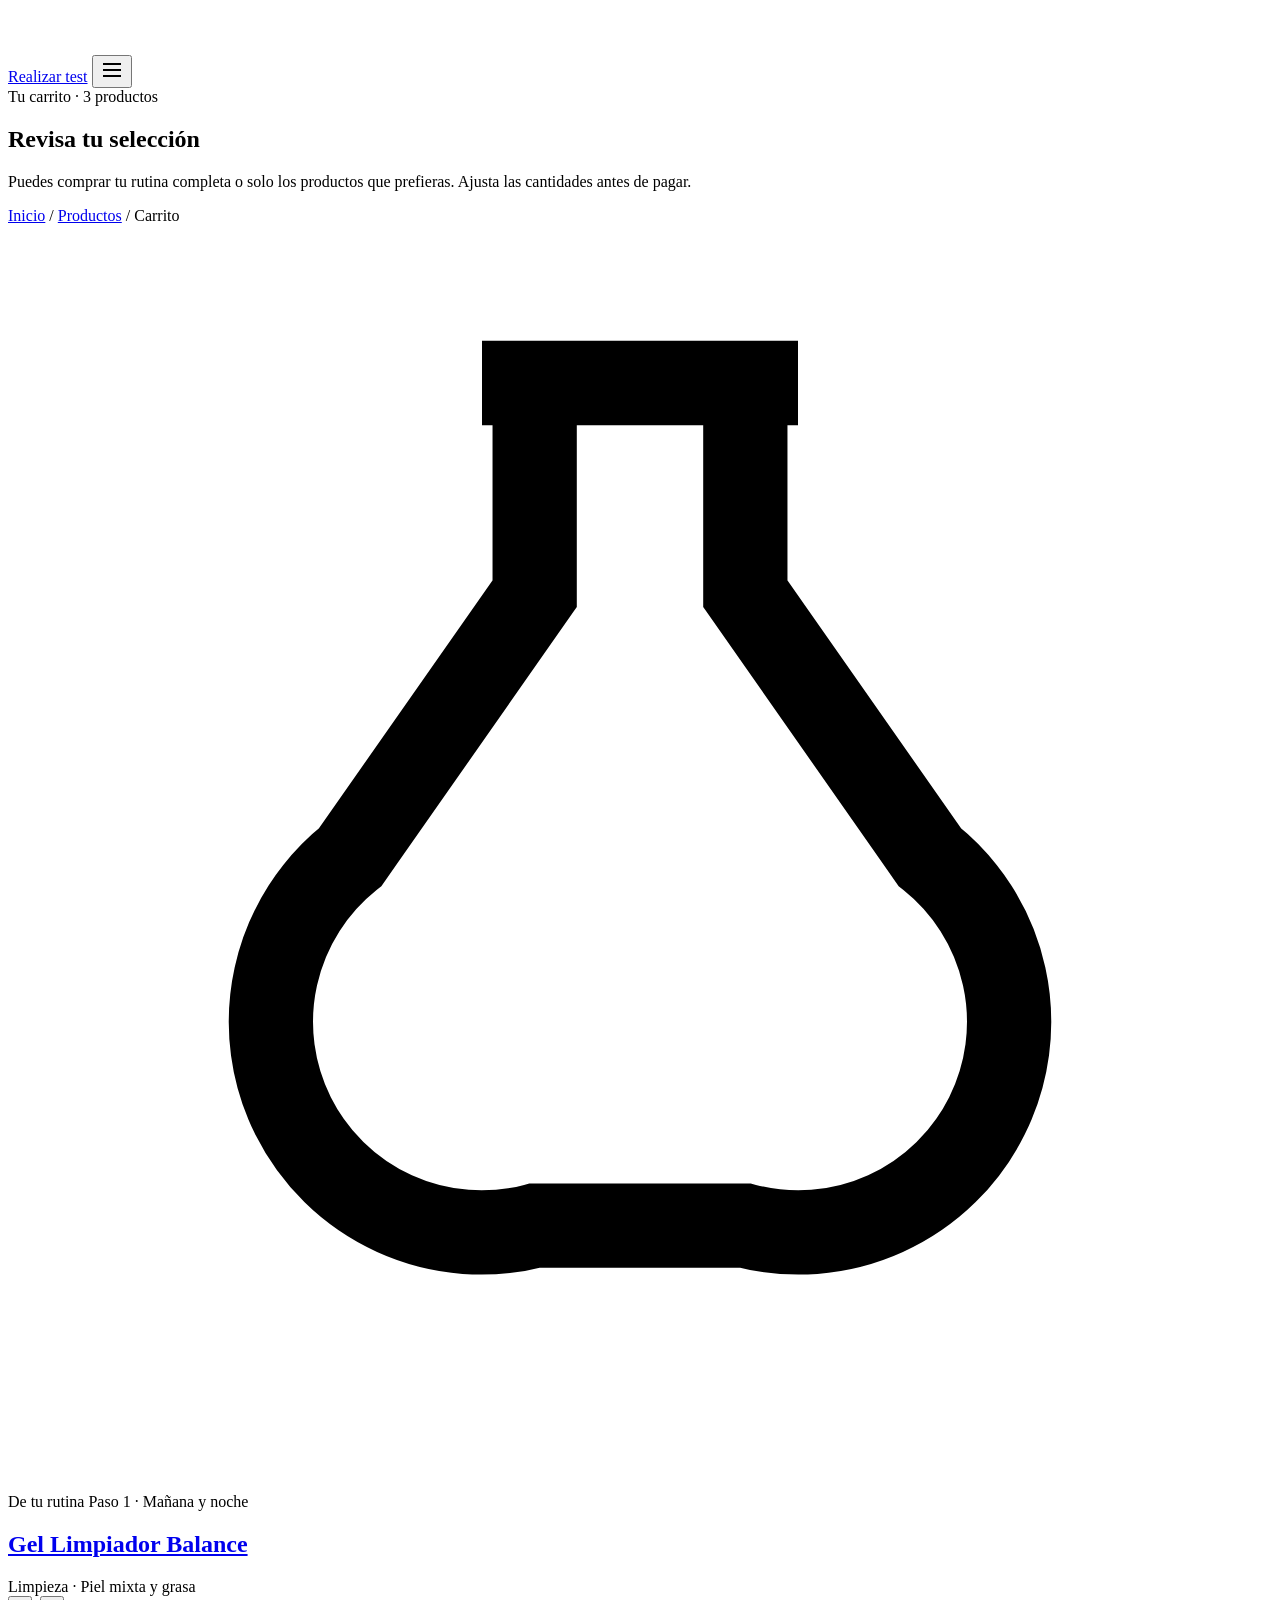
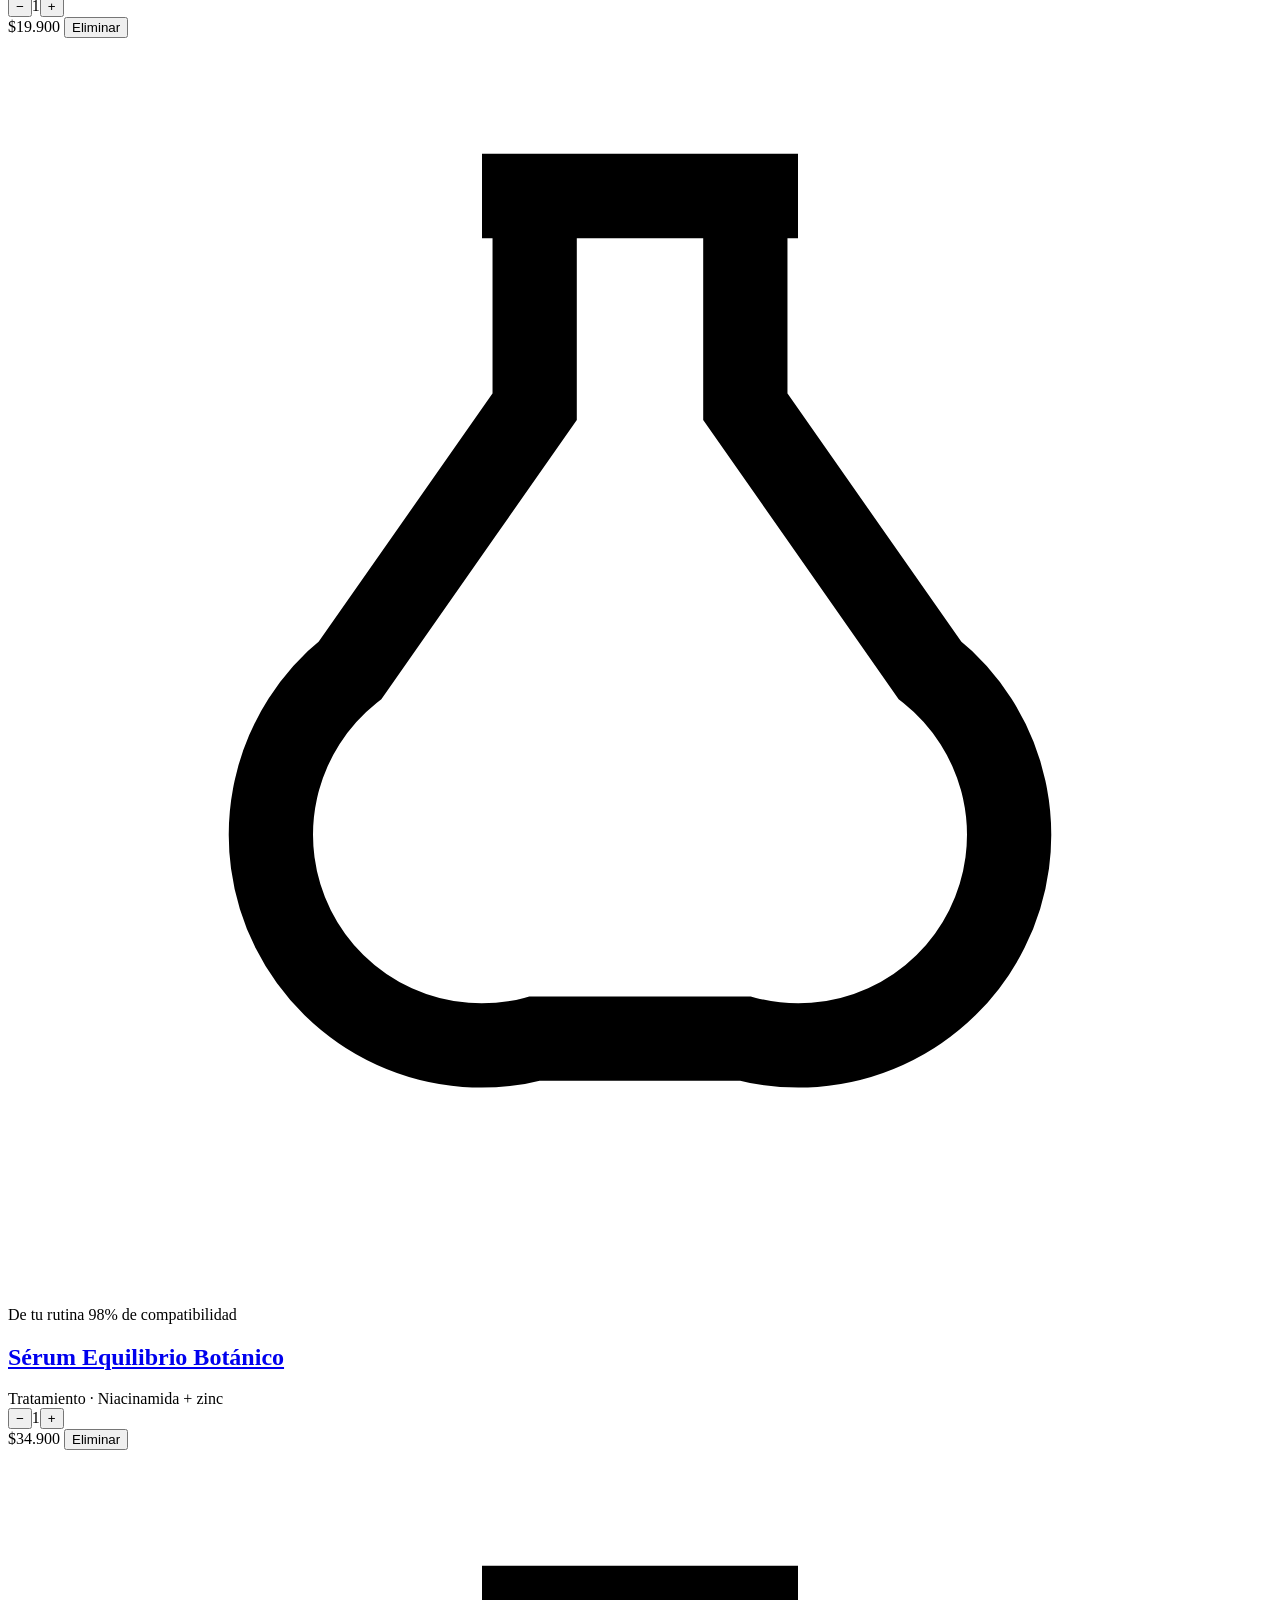
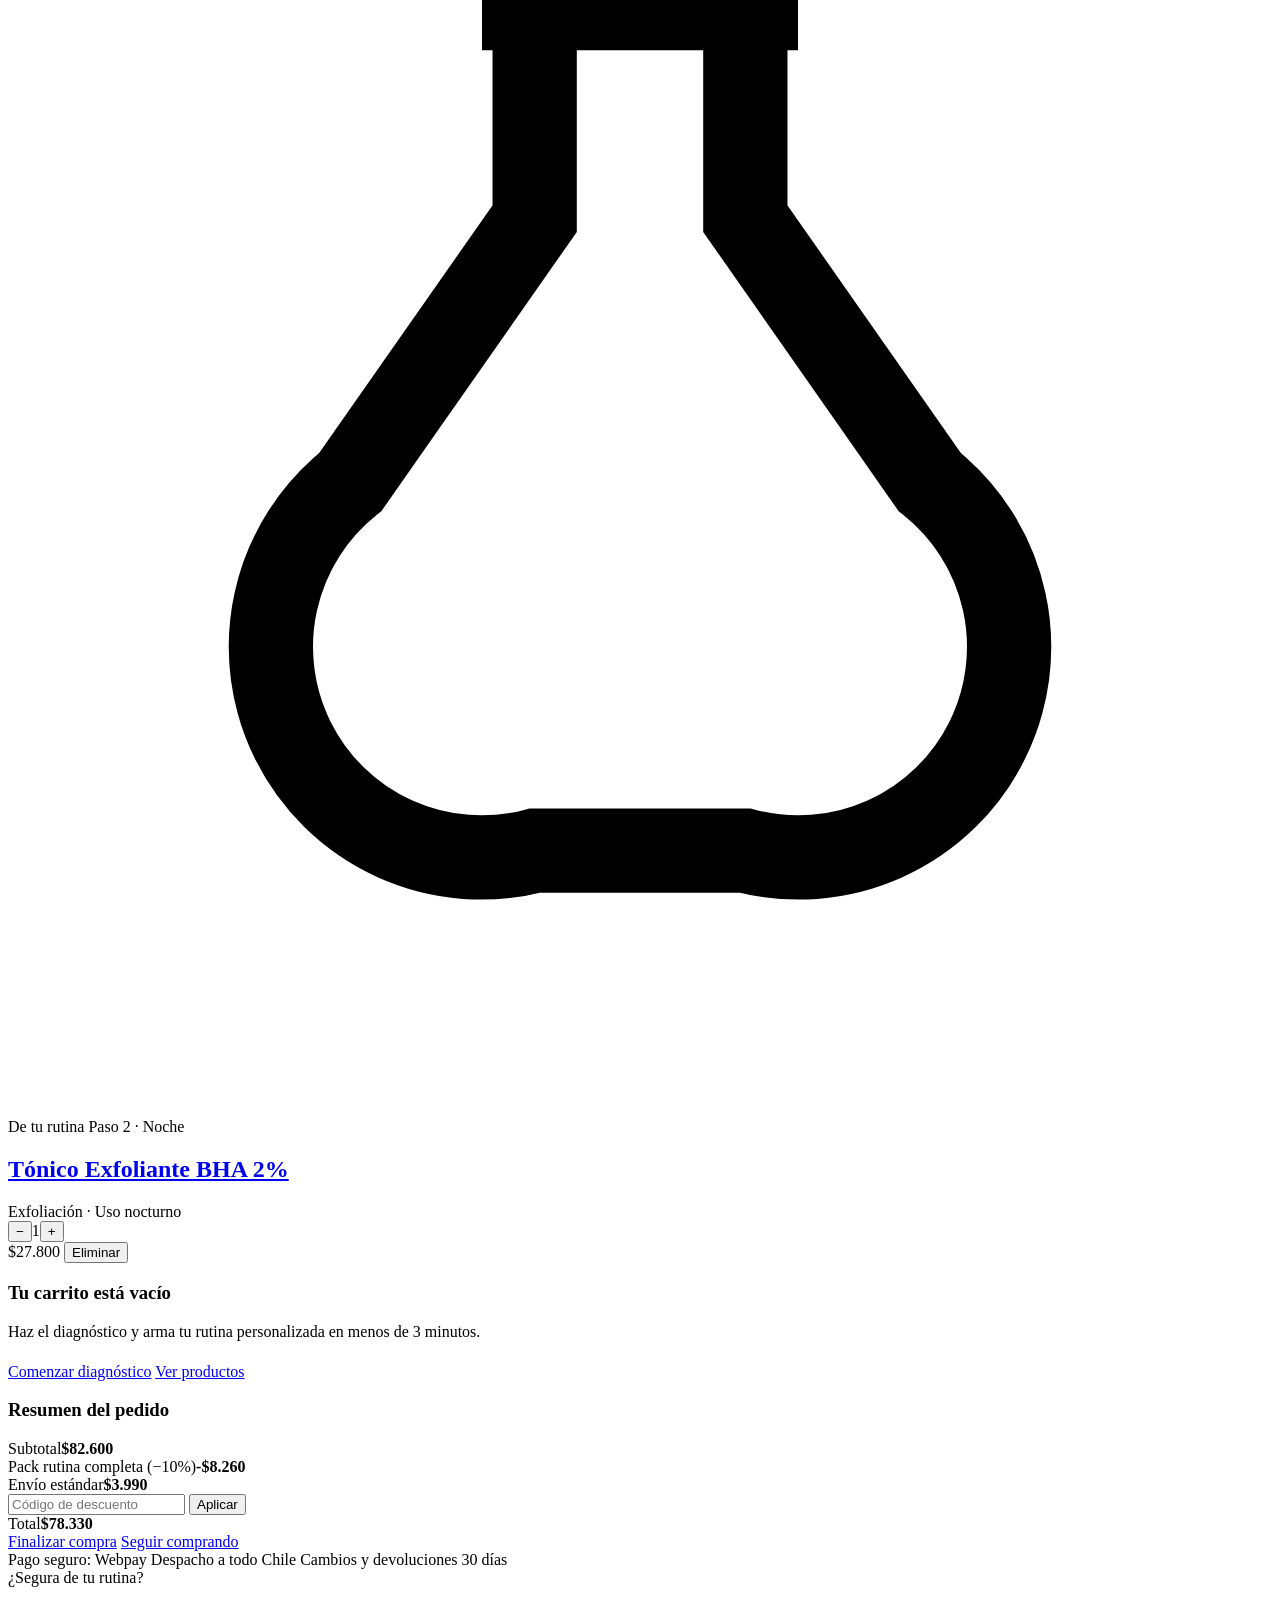
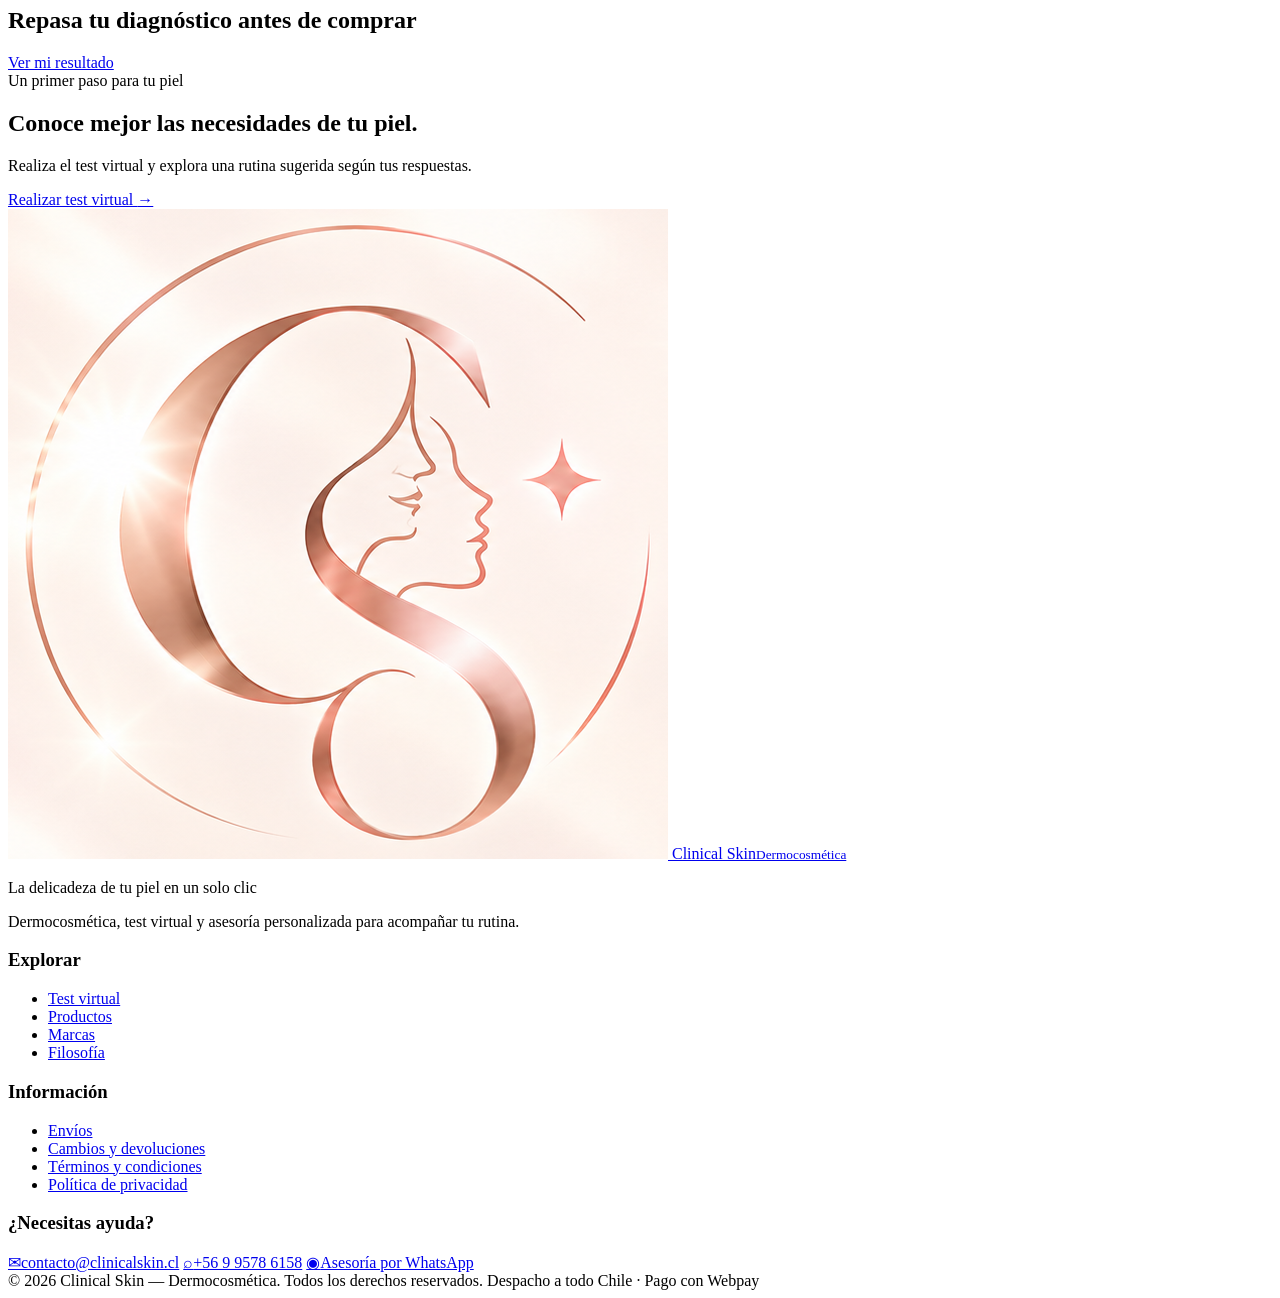
==== commit b31b560e: "mejoras de uso" ====
--- a/carrito.html
+++ b/carrito.html
@@ -13,7 +13,6 @@
 <meta property="og:image" content="http://localhost/clinicalskin/img/logoVert-clinicalSkin.png">
 <meta name="twitter:card" content="summary_large_image">
 <link rel="icon" href="img/logoNotext-clinicalSkin.png" type="image/png">
-<link rel="stylesheet" href="css/style.css">
 </head>
 <body>
 
@@ -130,7 +129,7 @@
         <a href="productos.html" class="btn btn-outline btn-block" style="margin-top:12px;">Seguir comprando</a>
 
         <div class="trust-row">
-          <span>Pago seguro: Webpay · Khipu · Mercado Pago</span>
+          <span>Pago seguro: Webpay</span>
           <span>Despacho a todo Chile</span>
           <span>Cambios y devoluciones 30 días</span>
         </div>
